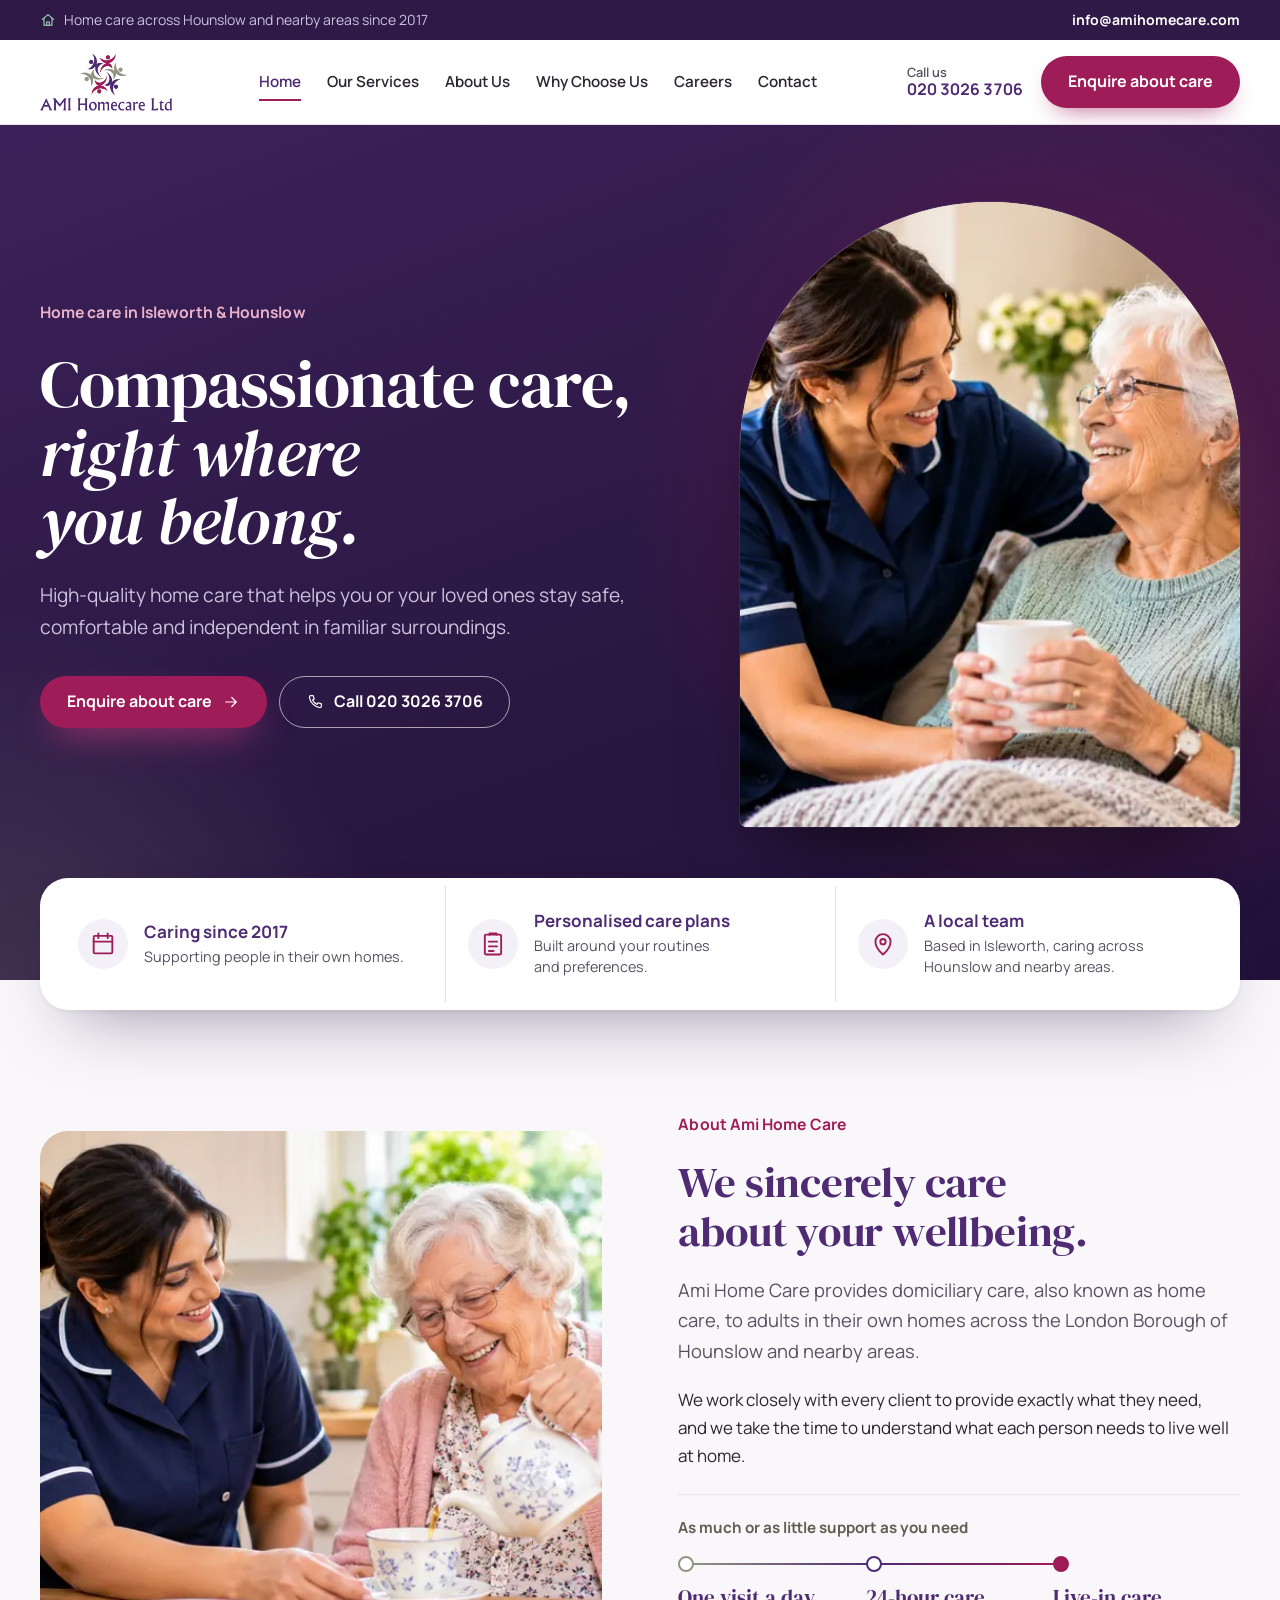
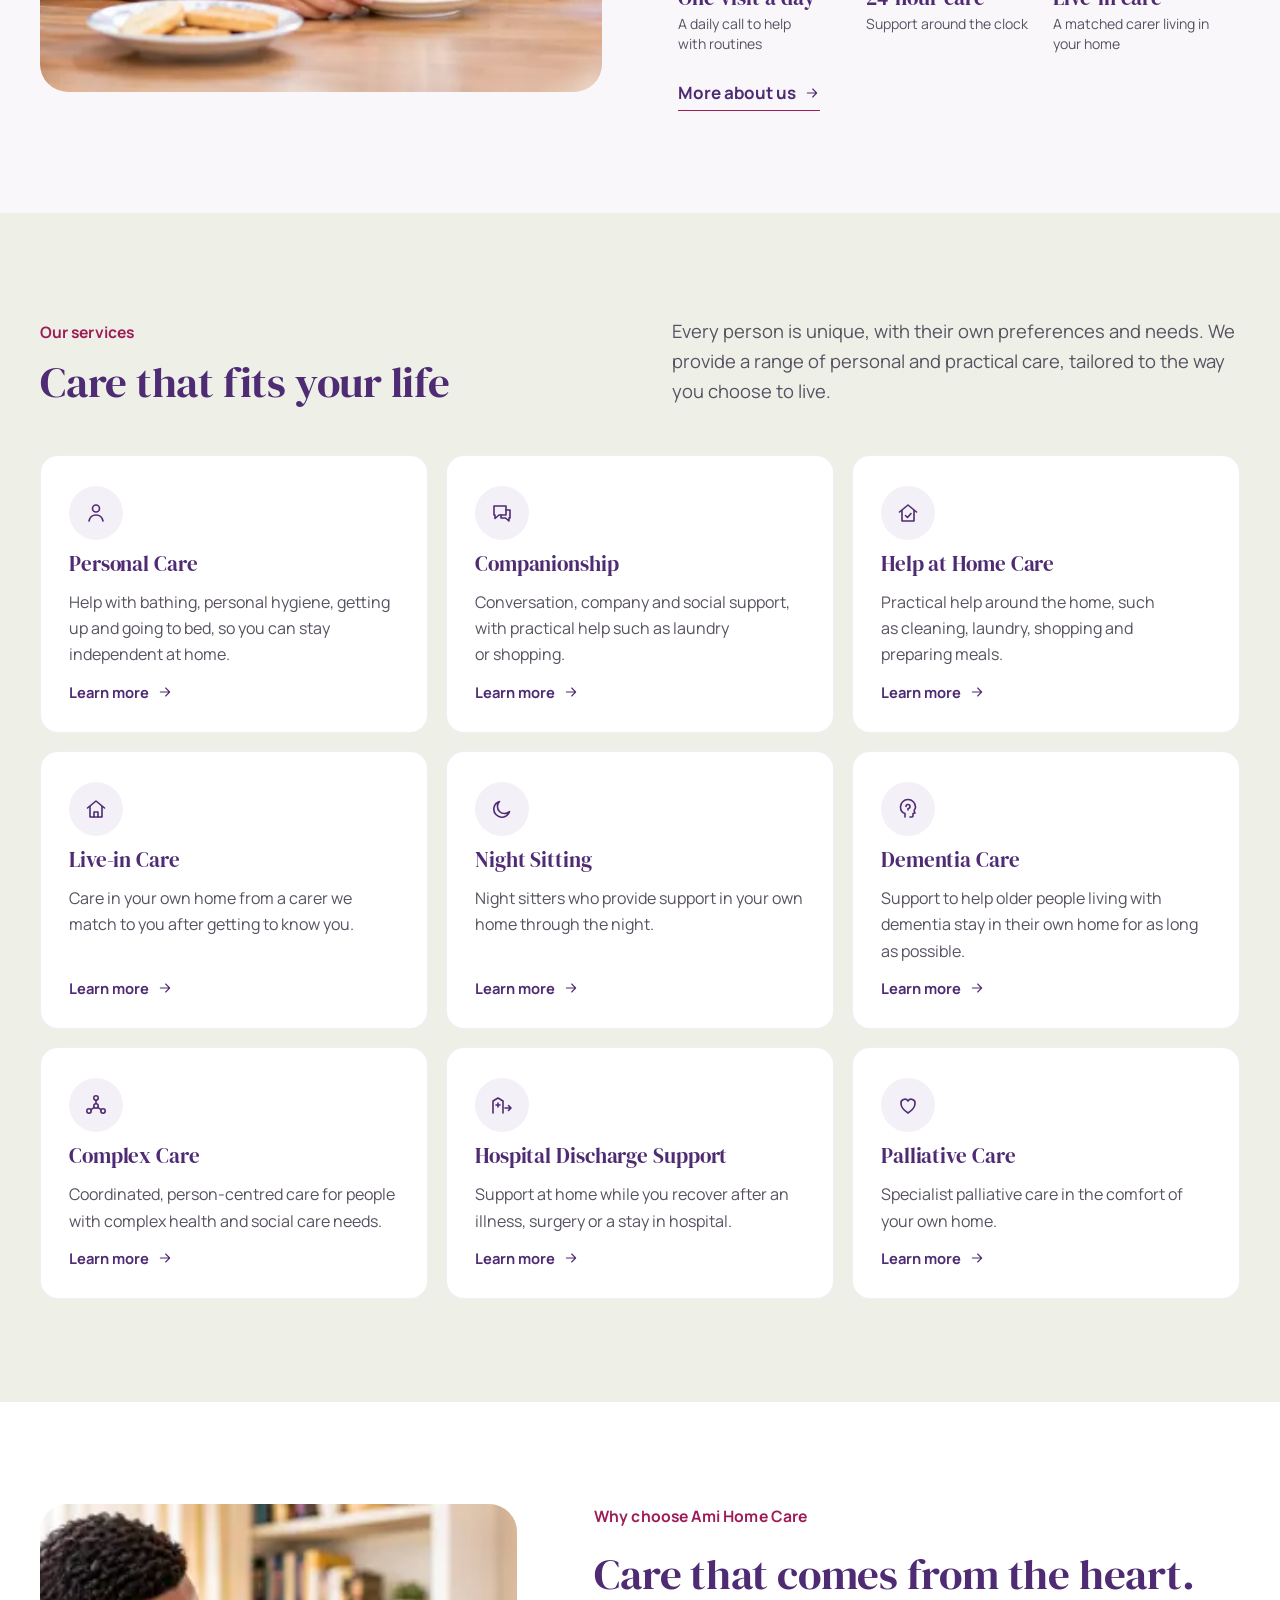
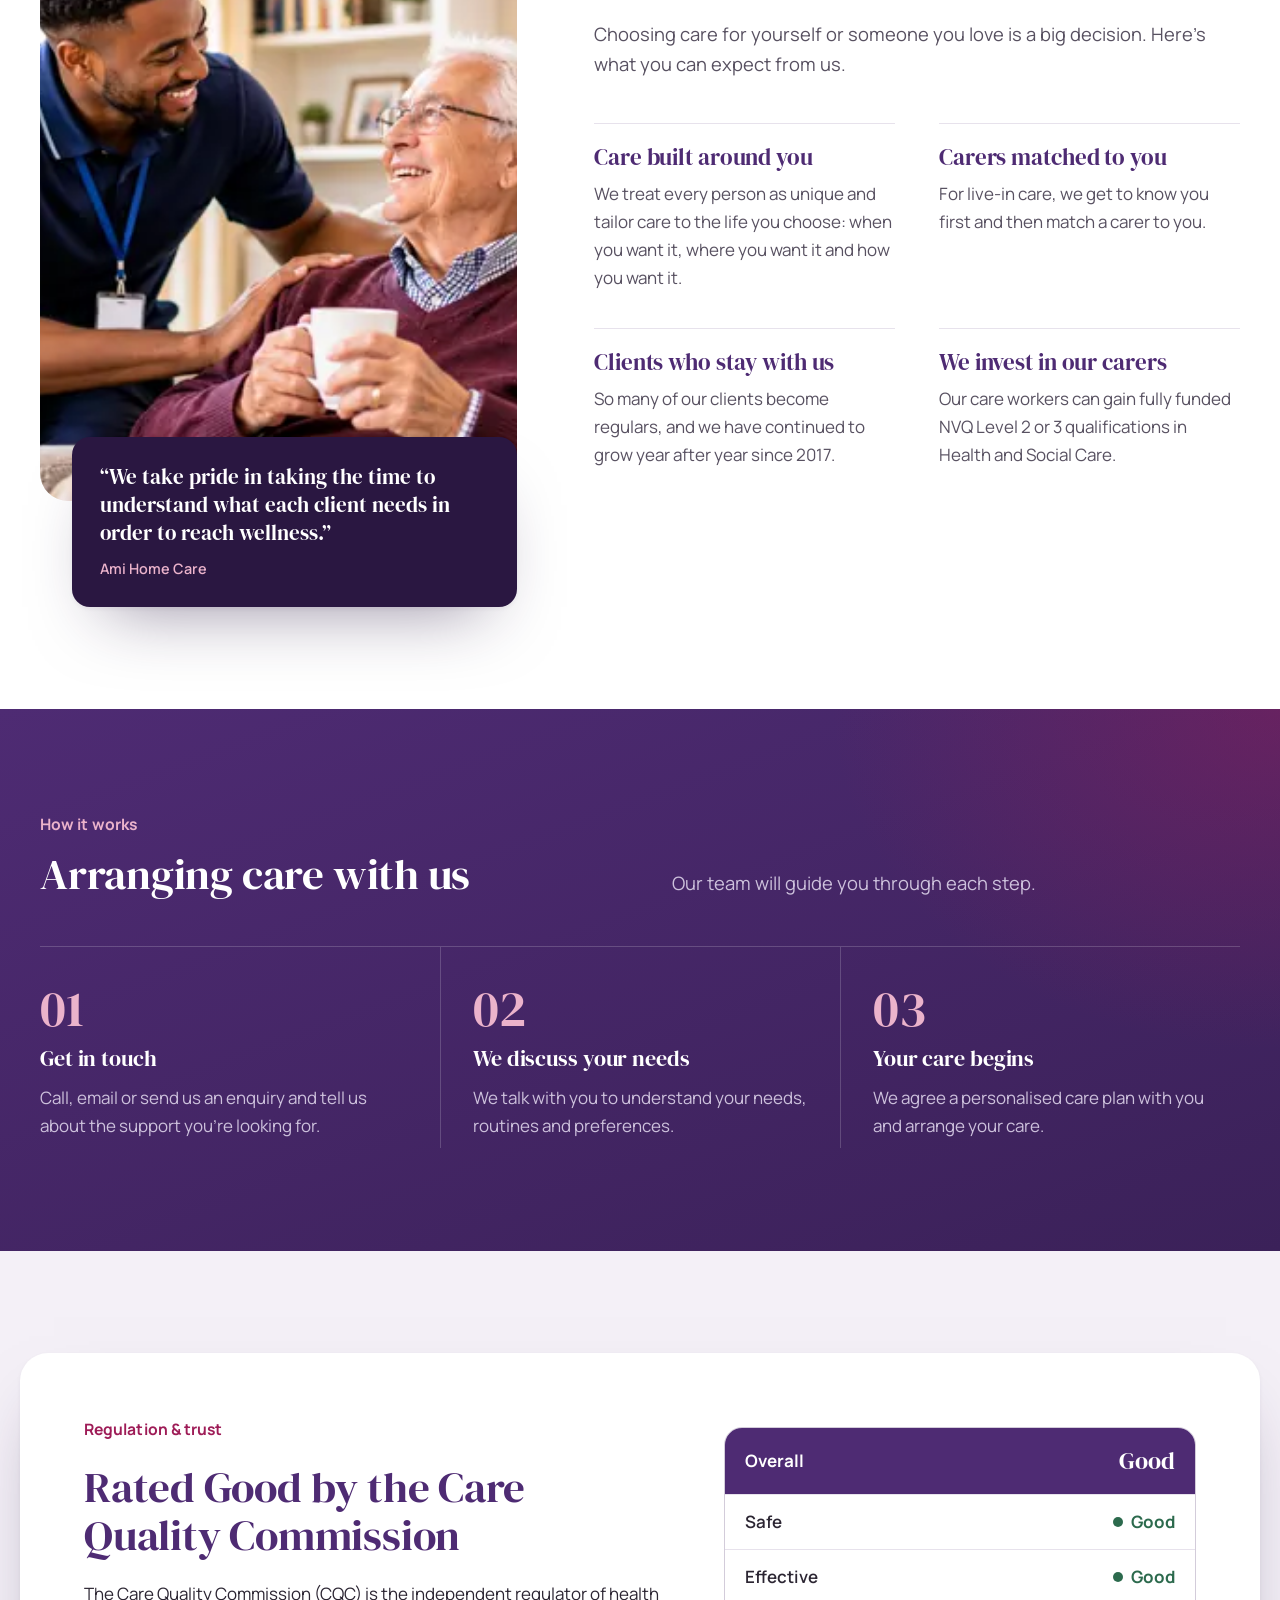
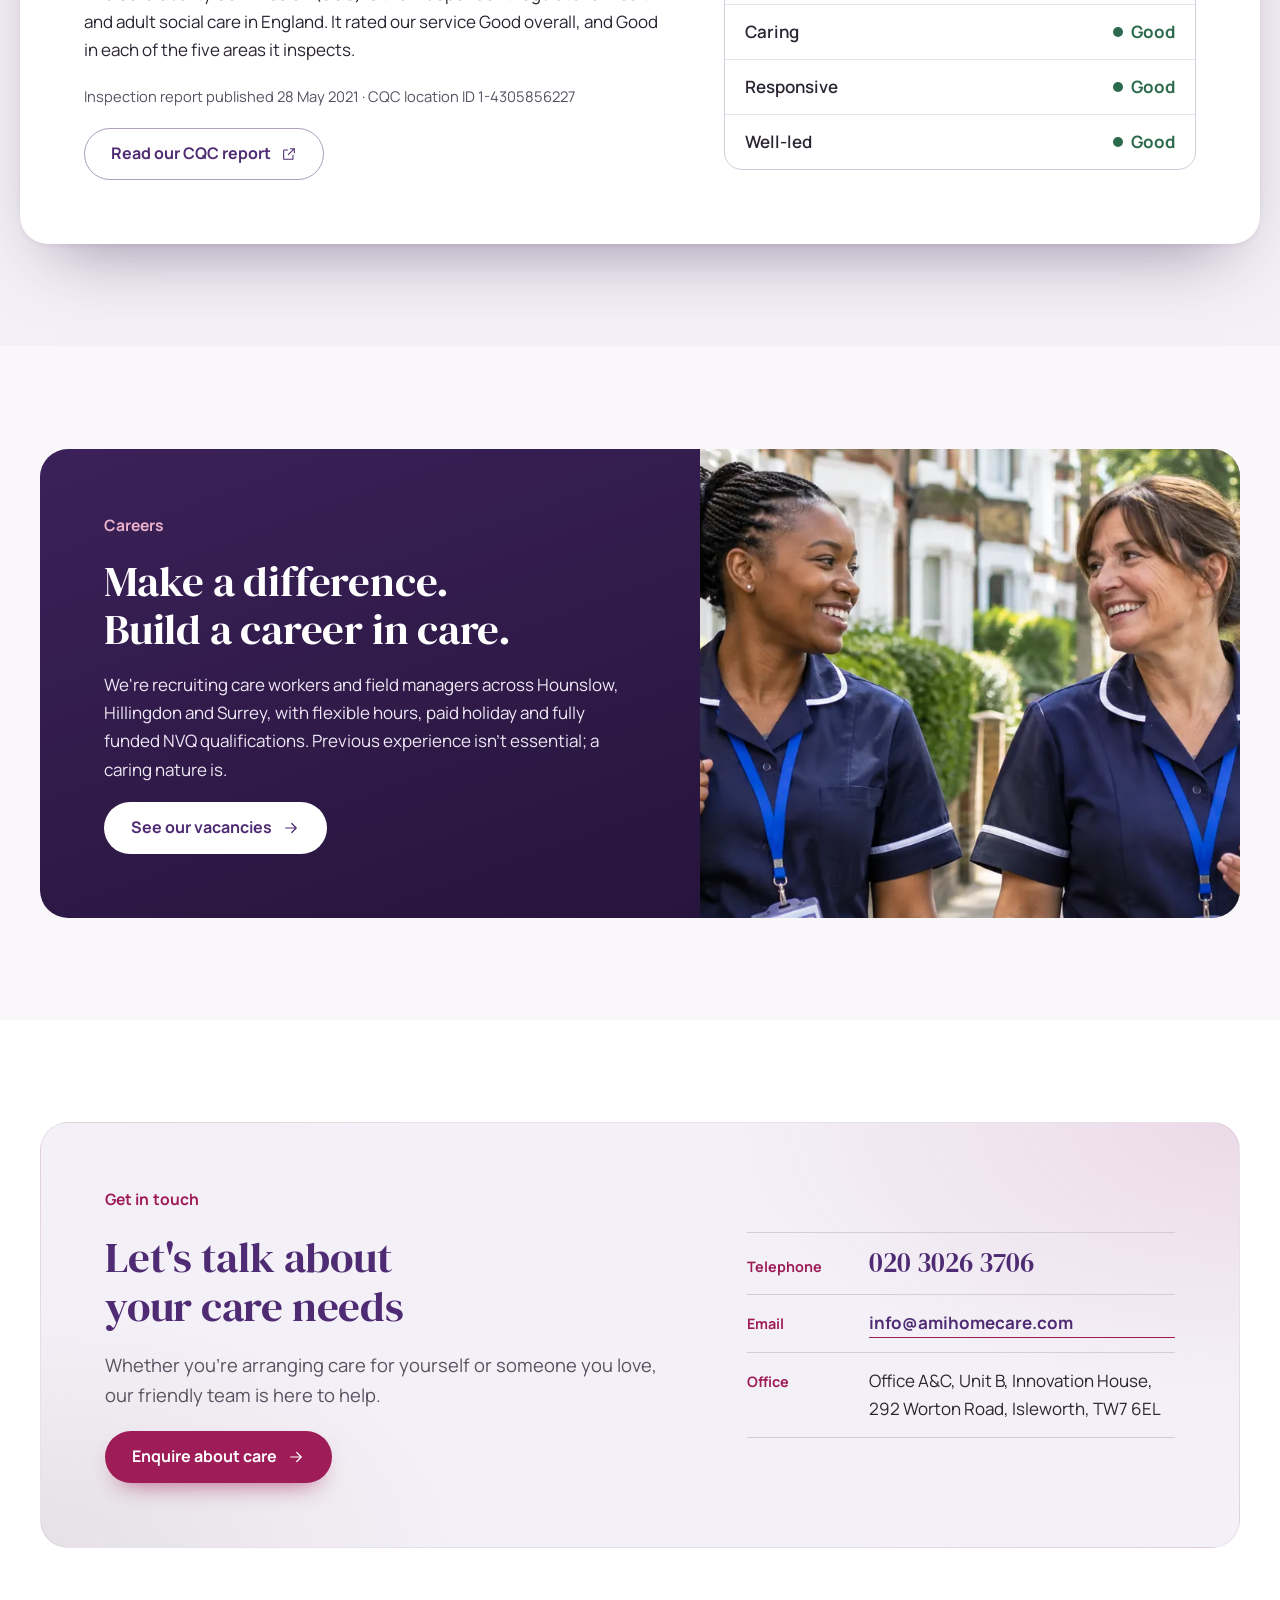
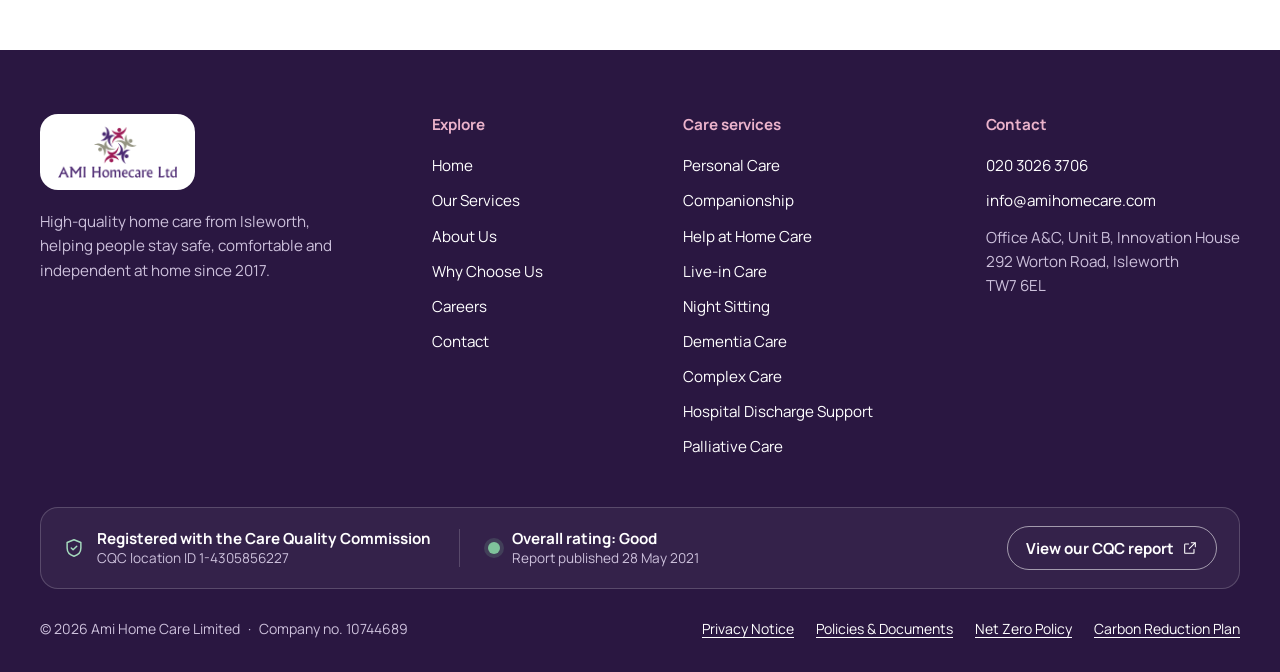
==== index.html @ 5a2caa4b "amihomecare.com website" ====
<!doctype html>
<html lang="en-GB">
<head>
<meta charset="utf-8">
<meta name="viewport" content="width=device-width, initial-scale=1, viewport-fit=cover">
<title>Home Care in Isleworth &amp; Hounslow | Ami Home Care</title>
<meta name="description" content="Ami Home Care provides personal care, companionship, live-in, dementia and specialist care at home across Hounslow and nearby areas. Rated Good by the CQC.">
<link rel="canonical" href="https://amihomecare.com/">
<meta name="theme-color" content="#4E2B73">
<meta property="og:type" content="website">
<meta property="og:site_name" content="Ami Home Care">
<meta property="og:locale" content="en_GB">
<meta property="og:title" content="Home Care in Isleworth &amp; Hounslow">
<meta property="og:description" content="Ami Home Care provides personal care, companionship, live-in, dementia and specialist care at home across Hounslow and nearby areas. Rated Good by the CQC.">
<meta property="og:url" content="https://amihomecare.com/">
<meta property="og:image" content="https://amihomecare.com/img/og-image.jpg">
<meta property="og:image:width" content="1200">
<meta property="og:image:height" content="630">
<meta property="og:image:alt" content="A carer smiling with an older woman at home, with the Ami Home Care logo">
<meta name="twitter:card" content="summary_large_image">
<link rel="icon" href="favicon.ico" sizes="48x48">
<link rel="icon" href="img/favicon-32.png" type="image/png" sizes="32x32">
<link rel="apple-touch-icon" href="apple-touch-icon.png">
<link rel="manifest" href="site.webmanifest">
<link rel="preconnect" href="https://fonts.googleapis.com">
<link rel="preconnect" href="https://fonts.gstatic.com" crossorigin>
<link rel="stylesheet" href="https://fonts.googleapis.com/css2?family=DM+Serif+Display:ital@0;1&amp;family=Manrope:wght@400..800&amp;display=swap">
<link rel="stylesheet" href="css/styles.css?v=20261119a">
<script src="js/main.js?v=20261119a" async></script>
<script type="application/ld+json">
{"@context":"https://schema.org","@type":"HomeHealthCareService","@id":"https://amihomecare.com/#organisation","name":"Ami Home Care","legalName":"Ami Home Care Limited","url":"https://amihomecare.com/","logo":"https://amihomecare.com/logo.png","image":"https://amihomecare.com/img/og-image.jpg","telephone":"+44 20 3026 3706","email":"info@amihomecare.com","foundingDate":"2017","address":{"@type":"PostalAddress","streetAddress":"Office A&C, Unit B, Innovation House, 292 Worton Road","addressLocality":"Isleworth","postalCode":"TW7 6EL","addressCountry":"GB"},"areaServed":[{"@type":"AdministrativeArea","name":"London Borough of Hounslow"},{"@type":"AdministrativeArea","name":"London Borough of Hillingdon"},{"@type":"AdministrativeArea","name":"Surrey"}],"sameAs":["https://www.cqc.org.uk/location/1-4305856227"]}
</script>
</head>
<body class="page-home">
<svg xmlns="http://www.w3.org/2000/svg" class="sprite" aria-hidden="true" focusable="false">
<symbol id="i-arrow" viewBox="0 0 24 24"><path d="M5 12h14M13 6l6 6-6 6"/></symbol>
<symbol id="i-check" viewBox="0 0 24 24"><path d="M5 12.5l4.5 4.5L19 7.5"/></symbol>
<symbol id="i-info" viewBox="0 0 24 24"><circle cx="12" cy="12" r="9"/><path d="M12 11v5M12 8h.01"/></symbol>
<symbol id="i-alert" viewBox="0 0 24 24"><path d="M12 4 2.8 19.5h18.4zM12 10v4M12 17h.01"/></symbol>
<symbol id="i-phone" viewBox="0 0 24 24"><path d="M6.5 3.5h3l1.5 4.5-2.2 1.4a11.5 11.5 0 0 0 5.8 5.8l1.4-2.2 4.5 1.5v3a2 2 0 0 1-2 2A16.5 16.5 0 0 1 4.5 5.5a2 2 0 0 1 2-2z"/></symbol>
<symbol id="i-mail" viewBox="0 0 24 24"><rect x="3" y="5" width="18" height="14" rx="1.5"/><path d="M3.5 6.5 12 13l8.5-6.5"/></symbol>
<symbol id="i-pin" viewBox="0 0 24 24"><path d="M12 21s-6.5-5.8-6.5-11a6.5 6.5 0 0 1 13 0c0 5.2-6.5 11-6.5 11z"/><circle cx="12" cy="10" r="2.3"/></symbol>
<symbol id="i-external" viewBox="0 0 24 24"><path d="M14 4h6v6M20 4l-9 9M18 14v5a1 1 0 0 1-1 1H5a1 1 0 0 1-1-1V7a1 1 0 0 1 1-1h5"/></symbol>
<symbol id="i-copy" viewBox="0 0 24 24"><rect x="8" y="8" width="12" height="12" rx="1.5"/><path d="M16 8V5a1 1 0 0 0-1-1H5a1 1 0 0 0-1 1v10a1 1 0 0 0 1 1h3"/></symbol>
<symbol id="i-eye" viewBox="0 0 24 24"><path d="M2.5 12S6 5.5 12 5.5 21.5 12 21.5 12 18 18.5 12 18.5 2.5 12 2.5 12z"/><circle cx="12" cy="12" r="3"/></symbol>
<symbol id="i-person" viewBox="0 0 24 24"><circle cx="12" cy="7.5" r="3.5"/><path d="M5 20c.8-3.8 3.6-6 7-6s6.2 2.2 7 6"/></symbol>
<symbol id="i-chat" viewBox="0 0 24 24"><path d="M4 5h12v9H9l-4 3.5V14H4z"/><path d="M16 9h4v8h-1v3l-3.5-3H11v-3"/></symbol>
<symbol id="i-home" viewBox="0 0 24 24"><path d="M3.5 11 12 4l8.5 7"/><path d="M6 9.5V20h12V9.5"/><path d="M10 20v-5h4v5"/></symbol>
<symbol id="i-moon" viewBox="0 0 24 24"><path d="M19.5 14.5A8 8 0 1 1 9.5 4.5a6.5 6.5 0 0 0 10 10z"/></symbol>
<symbol id="i-heart" viewBox="0 0 24 24"><path d="M12 20s-7-4.3-7-9.5A3.8 3.8 0 0 1 12 8a3.8 3.8 0 0 1 7 2.5C19 15.7 12 20 12 20z"/></symbol>
<symbol id="i-mind" viewBox="0 0 24 24"><path d="M9 20v-3.5C6.2 15.6 4.5 13 4.5 10a7.5 7.5 0 0 1 15 0c0 1.5-.5 2.6-1.5 3.5l1 2.5-2 .5V19a1 1 0 0 1-1 1h-2"/><path d="M10 9.5a2 2 0 1 1 2 2v1.5"/></symbol>
<symbol id="i-nodes" viewBox="0 0 24 24"><circle cx="12" cy="5" r="2.2"/><circle cx="5" cy="18" r="2.2"/><circle cx="19" cy="18" r="2.2"/><circle cx="12" cy="13" r="2.2"/><path d="M12 7.2v3.6M10.3 14.4l-3.6 2.4M13.7 14.4l3.6 2.4"/></symbol>
<symbol id="i-discharge" viewBox="0 0 24 24"><path d="M3 20V8l5-3 5 3v12"/><path d="M8 10v4M6 12h4"/><path d="M15 15h6M18.5 12.5 21 15l-2.5 2.5"/></symbol>
<symbol id="i-helphome" viewBox="0 0 24 24"><path d="M3.5 11 12 4l8.5 7"/><path d="M6 9.5V20h12V9.5"/><path d="M9.5 14.5l2 2 3.5-4"/></symbol>
<symbol id="i-shield" viewBox="0 0 24 24"><path d="M12 3l7.5 3v6c0 4.6-3.2 7.7-7.5 9-4.3-1.3-7.5-4.4-7.5-9V6z"/><path d="M9 12l2 2 4-4"/></symbol>
<symbol id="i-plan" viewBox="0 0 24 24"><rect x="5" y="4" width="14" height="17" rx="1"/><path d="M9 4V3h6v1M8.5 10h7M8.5 14h7M8.5 18h4"/></symbol>
<symbol id="i-cal" viewBox="0 0 24 24"><rect x="4" y="5" width="16" height="15" rx="1"/><path d="M4 10h16M8 3v4M16 3v4"/></symbol>
<symbol id="i-doc" viewBox="0 0 24 24"><path d="M6 3h8l4 4v14H6z"/><path d="M14 3v4h4M9 12h6M9 16h6"/></symbol>
</svg>
<a class="skip-link" href="#main">Skip to main content</a>
<div class="topbar on-dark">
  <div class="wrap topbar__inner">
    <p class="topbar__note"><svg class="icon" width="16" height="16" aria-hidden="true" focusable="false"><use href="#i-home"></use></svg>Home care across Hounslow and nearby areas since 2017</p>
    <p class="topbar__contact"><span class="visually-hidden">Contact us: </span><a class="topbar__tel" href="tel:+442030263706">020 3026 3706</a><span class="topbar__sep" aria-hidden="true"> · </span><a href="mailto:info@amihomecare.com">info@amihomecare.com</a></p>
  </div>
</div>
<header class="site-header" id="site-header">
  <div class="wrap nav">
    <a class="logo" href="index.html"><img src="img/logo-trimmed.png" alt="Ami Home Care home page" width="500" height="219"></a>
    <nav class="menu-nav" aria-label="Main">
      <ul class="menu">
        <li><a href="index.html" aria-current="page">Home</a></li>
        <li><a href="services.html">Our Services</a></li>
        <li><a href="about.html">About Us</a></li>
        <li><a href="index.html#why">Why Choose Us</a></li>
        <li><a href="careers.html">Careers</a></li>
        <li><a href="contact.html">Contact</a></li>
      </ul>
    </nav>
    <div class="nav__actions">
      <a class="nav-call" href="tel:+442030263706"><small>Call us</small><b>020 3026 3706</b></a>
      <a class="btn btn--primary nav__cta" href="contact.html">Enquire about care</a>
      <button class="menu-toggle" id="menu-toggle" type="button" aria-expanded="false" aria-controls="drawer" aria-label="Open menu"><span class="menu-toggle__bars" aria-hidden="true"></span></button>
    </div>
  </div>
  <nav class="drawer" id="drawer" aria-label="Main (mobile)">
    <div class="wrap">
      <ul class="drawer__list">
        <li><a class="drawer__link" href="index.html" aria-current="page">Home</a></li>
        <li><a class="drawer__link" href="services.html">Our Services</a></li>
        <li><a class="drawer__link" href="about.html">About Us</a></li>
        <li><a class="drawer__link" href="index.html#why">Why Choose Us</a></li>
        <li><a class="drawer__link" href="careers.html">Careers</a></li>
        <li><a class="drawer__link" href="contact.html">Contact</a></li>
        <li><a class="drawer__link" href="policies.html">Policies &amp; Documents</a></li>
      </ul>
      <div class="drawer__cta">
        <a class="btn btn--primary" href="contact.html">Enquire about care</a>
        <a class="btn btn--secondary" href="tel:+442030263706"><svg class="icon" width="18" height="18" aria-hidden="true" focusable="false"><use href="#i-phone"></use></svg> Call 020 3026 3706</a>
      </div>
    </div>
  </nav>
</header>
<main id="main" tabindex="-1">
<section class="hero on-dark" aria-labelledby="hero-title">
  <div class="wrap hero__grid">
    <div class="hero__text">
      <p class="eyebrow anim">Home care in Isleworth &amp; Hounslow</p>
      <h1 id="hero-title" class="anim">Compassionate care, <span class="accent">right where you belong.</span></h1>
      <p class="lead anim">High-quality home care that helps you or your loved ones stay safe, comfortable and independent in familiar surroundings.</p>
      <div class="btn-row anim">
        <a class="btn btn--primary" href="contact.html">Enquire about care <svg class="icon" width="18" height="18" aria-hidden="true" focusable="false"><use href="#i-arrow"></use></svg></a>
        <a class="btn btn--outline-light" href="tel:+442030263706"><svg class="icon" width="18" height="18" aria-hidden="true" focusable="false"><use href="#i-phone"></use></svg> Call 020 3026 3706</a>
      </div>
    </div>
    <div class="hero__media">
      <figure class="media ratio-4x5"><img src="img/hero-800.webp" srcset="img/hero-480.webp 480w, img/hero-800.webp 800w, img/hero-1200.webp 1200w, img/hero-1536.webp 1536w" sizes="(min-width: 1240px) 540px, (min-width: 861px) 44vw, calc(100vw - 56px)" width="1536" height="1024" alt="A carer in a navy uniform sharing a warm moment with a smiling older woman on her sofa at home" fetchpriority="high" decoding="async" style="object-position:57% 40%"></figure>
    </div>
  </div>
</section>

<section class="trust" aria-label="Ami Home Care at a glance">
  <div class="wrap">
    <ul class="trust__list">
      <li><svg class="icon" width="28" height="28" aria-hidden="true" focusable="false"><use href="#i-cal"></use></svg><p><strong>Caring since 2017</strong><span>Supporting people in their own homes.</span></p></li>
      <li><svg class="icon" width="28" height="28" aria-hidden="true" focusable="false"><use href="#i-plan"></use></svg><p><strong>Personalised care plans</strong><span>Built around your routines and preferences.</span></p></li>
      <li><svg class="icon" width="28" height="28" aria-hidden="true" focusable="false"><use href="#i-pin"></use></svg><p><strong>A local team</strong><span>Based in Isleworth, caring across Hounslow and nearby areas.</span></p></li>
    </ul>
  </div>
</section>

<section class="section" aria-labelledby="intro-title">
  <div class="wrap split">
    <figure class="media ratio-1x1"><img src="img/tea-kitchen-800.webp" srcset="img/tea-kitchen-480.webp 480w, img/tea-kitchen-800.webp 800w, img/tea-kitchen-1200.webp 1200w, img/tea-kitchen-1536.webp 1536w" sizes="(min-width: 1240px) 556px, (min-width: 861px) 45vw, calc(100vw - 40px)" width="1536" height="1024" alt="A carer and an older woman laughing together as she pours tea at her kitchen table" loading="lazy" decoding="async" style="object-position:55% 50%"></figure>
    <div class="stack reveal">
      <p class="eyebrow">About Ami Home Care</p>
      <h2 id="intro-title">We sincerely care about your wellbeing.</h2>
      <p class="lead">Ami Home Care provides domiciliary care, also known as home care, to adults in their own homes across the London Borough of Hounslow and nearby areas.</p>
      <p>We work closely with every client to provide exactly what they need, and we take the time to understand what each person needs to live well at home.</p>
      <div class="scale">
        <p class="scale__label" id="scale-label">As much or as little support as you need</p>
        <ol aria-labelledby="scale-label">
          <li><strong>One visit a day</strong><span>A daily call to help with routines</span></li>
          <li><strong>24-hour care</strong><span>Support around the clock</span></li>
          <li><strong>Live-in care</strong><span>A matched carer living in your home</span></li>
        </ol>
      </div>
      <p><a class="text-link" href="about.html">More about us <svg class="icon" width="16" height="16" aria-hidden="true" focusable="false"><use href="#i-arrow"></use></svg></a></p>
    </div>
  </div>
</section>

<section class="section bg-sage" aria-labelledby="services-title">
  <div class="wrap">
    <div class="section-head reveal">
      <div class="stack stack--sm"><p class="eyebrow">Our services</p><h2 id="services-title">Care that fits your life</h2></div>
      <p class="lead">Every person is unique, with their own preferences and needs. We provide a range of personal and practical care, tailored to the way you choose to live.</p>
    </div>
    <ul class="cards">
      <li class="card"><span class="card__icon"><svg class="icon" width="24" height="24" aria-hidden="true" focusable="false"><use href="#i-person"></use></svg></span><h3><a class="card__link" href="services.html#personal-care">Personal Care</a></h3><p>Help with bathing, personal hygiene, getting up and going to bed, so you can stay independent at home.</p><span class="card__more" aria-hidden="true">Learn more <svg class="icon" width="16" height="16" aria-hidden="true" focusable="false"><use href="#i-arrow"></use></svg></span></li>
      <li class="card"><span class="card__icon"><svg class="icon" width="24" height="24" aria-hidden="true" focusable="false"><use href="#i-chat"></use></svg></span><h3><a class="card__link" href="services.html#companionship">Companionship</a></h3><p>Conversation, company and social support, with practical help such as laundry or shopping.</p><span class="card__more" aria-hidden="true">Learn more <svg class="icon" width="16" height="16" aria-hidden="true" focusable="false"><use href="#i-arrow"></use></svg></span></li>
      <li class="card"><span class="card__icon"><svg class="icon" width="24" height="24" aria-hidden="true" focusable="false"><use href="#i-helphome"></use></svg></span><h3><a class="card__link" href="services.html#help-at-home">Help at Home Care</a></h3><p>Practical help around the home, such as cleaning, laundry, shopping and preparing meals.</p><span class="card__more" aria-hidden="true">Learn more <svg class="icon" width="16" height="16" aria-hidden="true" focusable="false"><use href="#i-arrow"></use></svg></span></li>
      <li class="card"><span class="card__icon"><svg class="icon" width="24" height="24" aria-hidden="true" focusable="false"><use href="#i-home"></use></svg></span><h3><a class="card__link" href="services.html#live-in-care">Live-in Care</a></h3><p>Care in your own home from a carer we match to you after getting to know you.</p><span class="card__more" aria-hidden="true">Learn more <svg class="icon" width="16" height="16" aria-hidden="true" focusable="false"><use href="#i-arrow"></use></svg></span></li>
      <li class="card"><span class="card__icon"><svg class="icon" width="24" height="24" aria-hidden="true" focusable="false"><use href="#i-moon"></use></svg></span><h3><a class="card__link" href="services.html#night-sitting">Night Sitting</a></h3><p>Night sitters who provide support in your own home through the night.</p><span class="card__more" aria-hidden="true">Learn more <svg class="icon" width="16" height="16" aria-hidden="true" focusable="false"><use href="#i-arrow"></use></svg></span></li>
      <li class="card"><span class="card__icon"><svg class="icon" width="24" height="24" aria-hidden="true" focusable="false"><use href="#i-mind"></use></svg></span><h3><a class="card__link" href="services.html#dementia-care">Dementia Care</a></h3><p>Support to help older people living with dementia stay in their own home for as long as possible.</p><span class="card__more" aria-hidden="true">Learn more <svg class="icon" width="16" height="16" aria-hidden="true" focusable="false"><use href="#i-arrow"></use></svg></span></li>
      <li class="card"><span class="card__icon"><svg class="icon" width="24" height="24" aria-hidden="true" focusable="false"><use href="#i-nodes"></use></svg></span><h3><a class="card__link" href="services.html#complex-care">Complex Care</a></h3><p>Coordinated, person-centred care for people with complex health and social care needs.</p><span class="card__more" aria-hidden="true">Learn more <svg class="icon" width="16" height="16" aria-hidden="true" focusable="false"><use href="#i-arrow"></use></svg></span></li>
      <li class="card"><span class="card__icon"><svg class="icon" width="24" height="24" aria-hidden="true" focusable="false"><use href="#i-discharge"></use></svg></span><h3><a class="card__link" href="services.html#hospital-discharge">Hospital Discharge Support</a></h3><p>Support at home while you recover after an illness, surgery or a stay in hospital.</p><span class="card__more" aria-hidden="true">Learn more <svg class="icon" width="16" height="16" aria-hidden="true" focusable="false"><use href="#i-arrow"></use></svg></span></li>
      <li class="card"><span class="card__icon"><svg class="icon" width="24" height="24" aria-hidden="true" focusable="false"><use href="#i-heart"></use></svg></span><h3><a class="card__link" href="services.html#palliative-care">Palliative Care</a></h3><p>Specialist palliative care in the comfort of your own home.</p><span class="card__more" aria-hidden="true">Learn more <svg class="icon" width="16" height="16" aria-hidden="true" focusable="false"><use href="#i-arrow"></use></svg></span></li>
    </ul>
  </div>
</section>

<section class="section bg-white" id="why" aria-labelledby="why-title">
  <div class="wrap why">
    <div class="why__media">
      <figure class="media ratio-4x5"><img src="img/companionship-800.webp" srcset="img/companionship-480.webp 480w, img/companionship-800.webp 800w, img/companionship-1200.webp 1200w, img/companionship-1536.webp 1536w" sizes="(min-width: 1240px) 470px, (min-width: 901px) 38vw, calc(100vw - 40px)" width="1536" height="1024" alt="A smiling carer resting a hand on an older man&#x27;s shoulder as he enjoys a cup of tea in his armchair" loading="lazy" decoding="async" style="object-position:62% 35%"></figure>
      <figure class="quote">
        <blockquote><p>“We take pride in taking the time to understand what each client needs in order to reach wellness.”</p></blockquote>
        <figcaption>Ami Home Care</figcaption>
      </figure>
    </div>
    <div>
      <div class="stack reveal">
        <p class="eyebrow">Why choose Ami Home Care</p>
        <h2 id="why-title">Care that comes from the heart.</h2>
        <p class="lead">Choosing care for yourself or someone you love is a big decision. Here's what you can expect from us.</p>
      </div>
      <ul class="benefits">
        <li class="reveal"><h3>Care built around you</h3><p>We treat every person as unique and tailor care to the life you choose: when you want it, where you want it and how you want it.</p></li>
        <li class="reveal"><h3>Carers matched to you</h3><p>For live-in care, we get to know you first and then match a carer to you.</p></li>
        <li class="reveal"><h3>Clients who stay with us</h3><p>So many of our clients become regulars, and we have continued to grow year after year since 2017.</p></li>
        <li class="reveal"><h3>We invest in our carers</h3><p>Our care workers can gain fully funded NVQ Level 2 or 3 qualifications in Health and Social Care.</p></li>
      </ul>
    </div>
  </div>
</section>

<section class="section band-plum on-dark" aria-labelledby="steps-title">
  <div class="wrap">
    <div class="section-head reveal">
      <div class="stack stack--sm"><p class="eyebrow">How it works</p><h2 id="steps-title">Arranging care with us</h2></div>
      <p class="lead">Our team will guide you through each step.</p>
    </div>
    <ol class="steps">
      <li><span class="steps__n" aria-hidden="true">01</span><h3>Get in touch</h3><p>Call, email or send us an enquiry and tell us about the support you're looking for.</p></li>
      <li><span class="steps__n" aria-hidden="true">02</span><h3>We discuss your needs</h3><p>We talk with you to understand your needs, routines and preferences.</p></li>
      <li><span class="steps__n" aria-hidden="true">03</span><h3>Your care begins</h3><p>We agree a personalised care plan with you and arrange your care.</p></li>
    </ol>
  </div>
</section>

<section class="section bg-mist" aria-labelledby="cqc-title">
  <div class="wrap cqc">
    <div class="stack">
      <p class="eyebrow">Regulation &amp; trust</p>
      <h2 id="cqc-title">Rated Good by the Care Quality Commission</h2>
      <p>The Care Quality Commission (CQC) is the independent regulator of health and adult social care in England. It rated our service Good overall, and Good in each of the five areas it inspects.</p>
      <p class="cqc__meta">Inspection report published 28 May 2021 · CQC location ID 1-4305856227</p>
      <div class="btn-row"><a class="btn btn--secondary" href="https://www.cqc.org.uk/location/1-4305856227" target="_blank" rel="noopener">Read our CQC report <svg class="icon" width="16" height="16" aria-hidden="true" focusable="false"><use href="#i-external"></use></svg><span class="visually-hidden"> (opens in a new tab)</span></a></div>
    </div>
    <dl class="ratings" aria-label="CQC ratings, report published 28 May 2021">
        <div class="ratings__overall"><dt>Overall</dt><dd>Good</dd></div>
        <div><dt>Safe</dt><dd><span class="ratings__dot" aria-hidden="true"></span>Good</dd></div>
        <div><dt>Effective</dt><dd><span class="ratings__dot" aria-hidden="true"></span>Good</dd></div>
        <div><dt>Caring</dt><dd><span class="ratings__dot" aria-hidden="true"></span>Good</dd></div>
        <div><dt>Responsive</dt><dd><span class="ratings__dot" aria-hidden="true"></span>Good</dd></div>
        <div><dt>Well-led</dt><dd><span class="ratings__dot" aria-hidden="true"></span>Good</dd></div>
      </dl>
  </div>
</section>

<section class="section" aria-labelledby="careers-title">
  <div class="wrap">
    <div class="feature reveal">
      <div class="feature__text">
        <p class="eyebrow">Careers</p>
        <h2 id="careers-title">Make a difference. Build a career in care.</h2>
        <p>We're recruiting care workers and field managers across Hounslow, Hillingdon and Surrey, with flexible hours, paid holiday and fully funded NVQ qualifications. Previous experience isn't essential; a caring nature is.</p>
        <a class="btn btn--light" href="careers.html">See our vacancies <svg class="icon" width="18" height="18" aria-hidden="true" focusable="false"><use href="#i-arrow"></use></svg></a>
      </div>
      <figure class="media"><img src="img/careers-street-800.webp" srcset="img/careers-street-800.webp 800w, img/careers-street-1200.webp 1200w, img/careers-street-1600.webp 1600w, img/careers-street-2033.webp 2033w" sizes="(min-width: 1001px) 1300px, (min-width: 561px) calc((100vw - 40px) * 1.1), calc((100vw - 40px) * 1.75)" width="2033" height="774" alt="Two smiling care workers in navy uniforms chatting as they walk along a tree-lined London street" loading="lazy" decoding="async" style="object-position:62% 50%"></figure>
    </div>
  </div>
</section>

<section class="section cta-band" aria-labelledby="cta-title-home">
  <div class="wrap">
  <div class="cta-band__inner">
    <div class="stack">
      <p class="eyebrow">Get in touch</p>
      <h2 id="cta-title-home">Let's talk about your care needs</h2>
      <p class="lead">Whether you're arranging care for yourself or someone you love, our friendly team is here to help.</p>
      <div class="btn-row"><a class="btn btn--primary" href="contact.html">Enquire about care <svg class="icon" width="18" height="18" aria-hidden="true" focusable="false"><use href="#i-arrow"></use></svg></a></div>
    </div>
    <ul class="contact-list">
      <li><span class="contact-list__label">Telephone</span><a class="contact-list__big" href="tel:+442030263706">020 3026 3706</a></li>
      <li><span class="contact-list__label">Email</span><a href="mailto:info@amihomecare.com">info@amihomecare.com</a></li>
      <li><span class="contact-list__label">Office</span><span>Office A&amp;C, Unit B, Innovation House, 292 Worton Road, Isleworth, TW7 6EL</span></li>
    </ul>
  </div>
  </div>
</section>
</main>
<nav class="callbar" aria-label="Quick contact">
  <a class="btn btn--secondary" href="tel:+442030263706"><svg class="icon" width="18" height="18" aria-hidden="true" focusable="false"><use href="#i-phone"></use></svg> Call us</a>
  <a class="btn btn--primary" href="contact.html">Enquire</a>
</nav>
<div class="cookie" id="cookie" role="region" aria-label="Cookie preferences" hidden>
  <div class="cookie__inner">
    <p><strong>We value your privacy.</strong> We'd like to use analytics cookies to understand how visitors use this website so we can improve it. They are only set if you accept. Read our <a href="privacy.html#website">Privacy Notice</a>.</p>
    <div class="cookie__actions">
      <button type="button" class="btn btn--secondary" data-consent="rejected">Reject analytics</button>
      <button type="button" class="btn btn--plum" data-consent="accepted">Accept analytics</button>
    </div>
  </div>
</div>
<footer class="site-footer on-dark">
  <div class="wrap footer__grid">
    <div class="footer__brand">
      <a class="footer__logo" href="index.html"><img src="img/logo-trimmed.png" alt="Ami Home Care home page" width="500" height="219" loading="lazy"></a>
      <p>High-quality home care from Isleworth, helping people stay safe, comfortable and independent at home since 2017.</p>
    </div>
    <nav aria-labelledby="footer-explore">
      <h2 class="footer__head" id="footer-explore">Explore</h2>
      <ul class="footer__list">
          <li><a href="index.html">Home</a></li>
          <li><a href="services.html">Our Services</a></li>
          <li><a href="about.html">About Us</a></li>
          <li><a href="index.html#why">Why Choose Us</a></li>
          <li><a href="careers.html">Careers</a></li>
          <li><a href="contact.html">Contact</a></li>
      </ul>
    </nav>
    <nav aria-labelledby="footer-services">
      <h2 class="footer__head" id="footer-services">Care services</h2>
      <ul class="footer__list">
          <li><a href="services.html#personal-care">Personal Care</a></li>
          <li><a href="services.html#companionship">Companionship</a></li>
          <li><a href="services.html#help-at-home">Help at Home Care</a></li>
          <li><a href="services.html#live-in-care">Live-in Care</a></li>
          <li><a href="services.html#night-sitting">Night Sitting</a></li>
          <li><a href="services.html#dementia-care">Dementia Care</a></li>
          <li><a href="services.html#complex-care">Complex Care</a></li>
          <li><a href="services.html#hospital-discharge">Hospital Discharge Support</a></li>
          <li><a href="services.html#palliative-care">Palliative Care</a></li>
      </ul>
    </nav>
    <div>
      <h2 class="footer__head">Contact</h2>
      <ul class="footer__list">
        <li><a href="tel:+442030263706">020 3026 3706</a></li>
        <li><a href="mailto:info@amihomecare.com">info@amihomecare.com</a></li>
        <li class="footer__address">Office A&amp;C, Unit B, Innovation House<br>292 Worton Road, Isleworth<br>TW7 6EL</li>
      </ul>
    </div>
  </div>
  <div class="wrap">
    <div class="footer__trust" role="group" aria-label="Care Quality Commission rating">
      <p class="footer__trust-item"><svg class="icon" width="22" height="22" aria-hidden="true" focusable="false"><use href="#i-shield"></use></svg><span><strong>Registered with the Care Quality Commission</strong><span class="footer__trust-sub">CQC location ID 1-4305856227</span></span></p>
      <p class="footer__trust-item footer__trust-rating"><span class="footer__dot" aria-hidden="true"></span><span><strong>Overall rating: Good</strong><span class="footer__trust-sub">Report published 28 May 2021</span></span></p>
      <a class="footer__trust-link" href="https://www.cqc.org.uk/location/1-4305856227" target="_blank" rel="noopener">View our CQC report <svg class="icon" width="16" height="16" aria-hidden="true" focusable="false"><use href="#i-external"></use></svg><span class="visually-hidden"> (opens in a new tab)</span></a>
    </div>
  </div>
  <div class="wrap footer__base">
    <p class="footer__legal">&copy; <span class="js-year">2026</span> Ami Home Care Limited<span class="footer__sep" aria-hidden="true">·</span>Company no. 10744689</p>
    <ul class="footer__links">
      <li><a href="privacy.html">Privacy Notice</a></li>
      <li><a href="policies.html">Policies &amp; Documents</a></li>
      <li><a href="policies.html#net-zero">Net Zero Policy</a></li>
      <li><a href="policies.html#carbon-reduction">Carbon Reduction Plan</a></li>
      <li class="js-cookie-settings" hidden><button type="button" class="linklike" data-cookie-settings>Cookie settings</button></li>
    </ul>
  </div>
</footer>
</body>
</html>
---- css/styles.css ----
/* =====================================================================
   Ami Home Care — stylesheet
   Brand colours are taken from the official logo:
     purple #4E2B73, berry #9E1C57, sage #949482.
   Visual idea: a deep plum "evening at home" field, and the arch of a
   London terraced doorway as the one recurring shape (hero photo frame,
   inner page headers, section labels).
   Contents: 1 tokens · 2 base · 3 layout · 4 buttons · 5 header
             6 page sections · 7 components · 8 forms · 9 footer
             10 utilities · 11 motion
   ===================================================================== */

/* 1. Design tokens --------------------------------------------------- */
:root {
  --plum: #4E2B73;
  --plum-700: #3F2361;
  --plum-900: #2F1A47;
  --berry: #9E1C57;
  --berry-700: #86164A;
  --berry-300: #EBB3CB;
  --stone: #949482;
  --stone-ink: #5E5E51;
  --stone-50: #EFEEE7;

  --ivory: #F9F7FA;            /* page base: cool paper, not cream */
  --white: #FFFFFF;
  --mist: #F4F0F7;             /* lilac wash */
  --sage-50: #EEF0E8;          /* sage wash, from the logo's third colour */
  --night: #2A1741;            /* deep plum for the hero and headers */
  --night-2: #3B2159;
  --ink: #2B2532;
  --ink-2: #585161;
  --line: #E7E2EC;
  --line-strong: #D3CCDA;
  --field-border: #857D8F;

  --on-dark: #EEE8F5;
  --on-dark-2: #CDC1DC;
  --line-dark: rgba(255, 255, 255, .18);

  --ok: #2C6A4D;
  --ok-bg: #E7F1EB;
  --err: #A1361F;
  --err-bg: #FBEDE9;

  --f-display: "DM Serif Display", Georgia, "Times New Roman", serif;
  --f-body: "Manrope", system-ui, -apple-system, "Segoe UI", Roboto, Arial, sans-serif;

  --wrap: 1200px;
  --r: 10px;
  --r-md: 18px;
  --r-lg: 28px;
  --section: clamp(64px, 8vw, 112px);
  --header-h: 84px;
  --shadow: 0 1px 2px rgba(47, 26, 71, .06), 0 16px 36px -18px rgba(47, 26, 71, .3);
  --shadow-lg: 0 2px 4px rgba(42, 23, 65, .05), 0 34px 70px -34px rgba(42, 23, 65, .5);
  --glow-night: radial-gradient(55% 90% at 100% 0%, rgba(158, 28, 87, .42) 0%, rgba(158, 28, 87, 0) 70%),
                linear-gradient(160deg, var(--night-2) 0%, var(--night) 62%, #22123A 100%);
  color-scheme: light;
}

/* 2. Base ------------------------------------------------------------ */
*, *::before, *::after { box-sizing: border-box; }
html { -webkit-text-size-adjust: 100%; scroll-behavior: smooth; scroll-padding-top: calc(var(--header-h) + 24px); }
body {
  margin: 0;
  background: var(--ivory);
  color: var(--ink);
  font-family: var(--f-body);
  font-size: 1.0625rem;
  line-height: 1.65;
  -webkit-font-smoothing: antialiased;
}
body::before { /* paints the phone status-bar area behind the sticky header */
  content: ""; position: fixed; inset: 0 0 auto; height: env(safe-area-inset-top, 0px); background: var(--white); z-index: 60;
}
img { max-width: 100%; height: auto; display: block; }
p, ul, ol, dl, dd, figure, blockquote { margin: 0; }
a { color: var(--plum); text-decoration-thickness: 1px; text-underline-offset: .18em; }
a:hover { color: var(--berry); }
h1, h2, h3 {
  font-family: var(--f-display);
  font-weight: 400;
  color: var(--plum);
  margin: 0;
  line-height: 1.12;
  letter-spacing: -.005em;
  text-wrap: balance;
}
h1 { font-size: clamp(2.3rem, 1.45rem + 3.4vw, 4.1rem); line-height: 1.06; }
h2 { font-size: clamp(1.85rem, 1.35rem + 1.9vw, 2.7rem); }
h3 { font-size: 1.35rem; line-height: 1.2; }
p, li { text-wrap: pretty; }
strong { font-weight: 700; }
:focus-visible { outline: 3px solid var(--berry); outline-offset: 3px; border-radius: 2px; }
.on-dark :focus-visible { outline-color: var(--white); }
main:focus { outline: none; }
.sprite { position: absolute; width: 0; height: 0; overflow: hidden; }
.icon { flex-shrink: 0; fill: none; stroke: currentColor; stroke-width: 1.6; stroke-linecap: round; stroke-linejoin: round; vertical-align: middle; }

.skip-link {
  position: absolute; left: 12px; top: -80px; z-index: 100;
  background: var(--plum); color: var(--white); padding: 12px 18px; border-radius: var(--r);
  font-weight: 700; text-decoration: none;
}
.skip-link:focus { top: calc(12px + env(safe-area-inset-top, 0px)); color: var(--white); }
.visually-hidden {
  position: absolute !important; width: 1px; height: 1px; padding: 0; margin: -1px;
  overflow: hidden; clip: rect(0 0 0 0); clip-path: inset(50%); white-space: nowrap; border: 0;
}

/* 3. Layout ---------------------------------------------------------- */
.wrap {
  max-width: calc(var(--wrap) + 40px);
  margin-inline: auto;
  padding-left: max(20px, env(safe-area-inset-left, 0px));
  padding-right: max(20px, env(safe-area-inset-right, 0px));
}
.section { padding-block: var(--section); }
.section--flush-top { padding-top: 0; }
.bg-white { background: var(--white); }
.bg-mist { background: var(--mist); }
.bg-sage { background: var(--sage-50); }
.stack { display: flex; flex-direction: column; gap: 20px; }
.stack--sm { gap: 12px; }
.measure { max-width: 720px; }
.split { display: grid; grid-template-columns: minmax(0, 1fr) minmax(0, 1fr); gap: clamp(32px, 6vw, 88px); align-items: center; }
.split--top { align-items: start; }
.section-head { display: grid; grid-template-columns: minmax(0, 1fr) minmax(0, 1fr); gap: 20px 64px; align-items: end; margin-bottom: 48px; }
.eyebrow {
  display: inline-flex; align-items: center; align-self: flex-start;
  font-size: .98rem; font-weight: 700; letter-spacing: .005em; color: var(--berry);
}
.lead { font-size: 1.15rem; color: var(--ink-2); max-width: 60ch; }
.small { font-size: .95rem; color: var(--ink-2); }

@media (max-width: 860px) {
  .split, .section-head { grid-template-columns: 1fr; }
  .section-head { margin-bottom: 36px; }
}

/* 4. Buttons and links ----------------------------------------------- */
.btn {
  display: inline-flex; align-items: center; justify-content: center; gap: 10px;
  min-height: 52px; padding: 12px 26px;
  border: 1px solid transparent; border-radius: 999px;
  font: 700 1rem/1.2 var(--f-body); text-align: center; text-decoration: none;
  cursor: pointer; transition: background-color .2s, border-color .2s, color .2s, box-shadow .2s, transform .2s;
}
.btn:hover { transform: translateY(-1px); }
.btn:active { transform: none; }
.btn .icon { transition: transform .2s; }
.btn:hover .icon { transform: translateX(3px); }
.btn--primary { background: var(--berry); color: var(--white); box-shadow: 0 12px 26px -14px rgba(158, 28, 87, .85); }
.btn--primary:hover { background: var(--berry-700); color: var(--white); box-shadow: 0 16px 30px -14px rgba(158, 28, 87, .9); }
.btn--plum { background: var(--plum); color: var(--white); }
.btn--plum:hover { background: var(--plum-700); color: var(--white); }
.btn--secondary { background: transparent; color: var(--plum); border-color: rgba(78, 43, 115, .45); }
.btn--secondary:hover { background: var(--white); border-color: var(--plum); color: var(--plum); }
.btn--light { background: var(--white); color: var(--plum); }
.btn--light:hover { background: var(--mist); color: var(--plum); }
.btn--outline-light { background: transparent; color: var(--white); border-color: rgba(255, 255, 255, .6); }
.btn--outline-light:hover { background: rgba(255, 255, 255, .1); border-color: var(--white); color: var(--white); }
.btn[disabled] { opacity: .75; cursor: progress; }
.btn-row { display: flex; flex-wrap: wrap; gap: 12px; }
.text-link {
  display: inline-flex; align-items: center; gap: 8px; padding-block: 4px 3px;
  font-weight: 700; color: var(--plum); text-decoration: none; border-bottom: 1px solid var(--berry);
}
.text-link:hover { color: var(--berry); }
.text-link:hover .icon { transform: translateX(3px); }
.text-link .icon { transition: transform .2s; }
.btn-link {
  display: inline-flex; align-items: center; gap: 8px; min-height: 32px; padding: 4px 0;
  background: none; border: 0; font: 700 1rem var(--f-body); color: var(--plum);
  text-decoration: underline; text-underline-offset: .2em; cursor: pointer;
}
.btn-link:hover { color: var(--berry); }
.linklike { background: none; border: 0; padding: 4px 0; font: inherit; color: inherit; text-decoration: underline; cursor: pointer; }

@media (max-width: 480px) {
  .btn-row .btn { flex: 1 1 100%; }
}

/* 5. Top bar, header and menu ----------------------------------------- */
.topbar { background: var(--plum-900); color: var(--on-dark-2); font-size: .875rem; }
.topbar__inner { display: flex; flex-wrap: wrap; justify-content: space-between; align-items: center; gap: 0 24px; min-height: 40px; }
.topbar__note { display: inline-flex; align-items: center; gap: 8px; }
.topbar__note .icon { color: #A6DBBE; }
.topbar a { display: inline-block; padding-block: 6px; color: var(--white); font-weight: 700; text-decoration: none; }
.topbar a:hover { color: var(--white); text-decoration: underline; }

.site-header {
  position: sticky; top: env(safe-area-inset-top, 0px); z-index: 50;
  background: rgba(255, 255, 255, .94); border-bottom: 1px solid var(--line); transition: box-shadow .3s;
  -webkit-backdrop-filter: saturate(1.5) blur(12px); backdrop-filter: saturate(1.5) blur(12px);
}
.site-header.is-scrolled { box-shadow: 0 10px 26px -20px rgba(47, 26, 71, .6); }
.nav { display: flex; align-items: center; justify-content: space-between; gap: 20px; min-height: var(--header-h); }
.logo { display: block; flex-shrink: 0; line-height: 0; }
.logo img { height: 58px; width: auto; }
.menu { display: flex; align-items: center; gap: 2px; list-style: none; padding: 0; margin: 0; }
.menu a {
  position: relative; display: block; padding: 10px 12px;
  font-size: .95rem; font-weight: 600; color: var(--ink); text-decoration: none;
}
.menu a::after {
  content: ""; position: absolute; left: 12px; right: 12px; bottom: 4px; height: 2px;
  background: var(--berry); transform: scaleX(0); transform-origin: left; transition: transform .25s;
}
.menu a:hover::after, .menu a[aria-current="page"]::after { transform: scaleX(1); }
.menu a[aria-current="page"] { color: var(--plum); }
.nav__actions { display: flex; align-items: center; gap: 14px; }
.nav-call { display: flex; flex-direction: column; padding: 4px; line-height: 1.2; color: var(--plum); text-decoration: none; }
.nav-call small { font-size: .8rem; font-weight: 600; color: var(--ink-2); }
.nav-call b { font-size: 1rem; font-variant-numeric: tabular-nums; }
.nav-call:hover b { color: var(--berry); }
.menu-toggle {
  display: none; align-items: center; justify-content: center; width: 48px; height: 48px;
  background: var(--white); border: 1px solid var(--line-strong); border-radius: 999px; cursor: pointer;
}
.menu-toggle__bars, .menu-toggle__bars::before, .menu-toggle__bars::after {
  display: block; width: 20px; height: 2px; background: var(--plum); border-radius: 1px; transition: transform .3s, background-color .2s;
}
.menu-toggle__bars { position: relative; }
.menu-toggle__bars::before, .menu-toggle__bars::after { content: ""; position: absolute; left: 0; }
.menu-toggle__bars::before { top: -6px; }
.menu-toggle__bars::after { top: 6px; }
.menu-toggle[aria-expanded="true"] .menu-toggle__bars { background: transparent; }
.menu-toggle[aria-expanded="true"] .menu-toggle__bars::before { transform: translateY(6px) rotate(45deg); }
.menu-toggle[aria-expanded="true"] .menu-toggle__bars::after { transform: translateY(-6px) rotate(-45deg); }
.drawer { display: none; }

@media (max-width: 1180px) { .nav-call { display: none; } }
@media (max-width: 1020px) {
  :root { --header-h: 72px; }
  .menu-nav, .nav__cta { display: none; }
  .menu-toggle { display: inline-flex; }
  .logo img { height: 46px; }
  .drawer {
    display: block; visibility: hidden; max-height: 0; overflow: hidden; background: var(--white);
    transition: max-height .35s ease, visibility 0s linear .35s;
  }
  .drawer.is-open {
    visibility: visible; max-height: calc(100vh - var(--header-h) - 40px); overflow-y: auto;
    border-top: 1px solid var(--line); transition: max-height .35s ease, visibility 0s;
  }
  .drawer__list { list-style: none; margin: 0; padding: 8px 0 0; }
  .drawer__link {
    display: block; padding: 12px 0; border-bottom: 1px solid var(--line);
    font-family: var(--f-display); font-size: 1.5rem; color: var(--plum); text-decoration: none;
  }
  .drawer__link[aria-current="page"] { color: var(--berry); }
  .drawer__cta { display: grid; gap: 10px; padding: 20px 0 24px; }
}
@media (max-width: 900px) {
  .topbar__note { display: none; }
  .topbar__inner { justify-content: center; }
}
@media (max-width: 420px) {
  .topbar__contact a[href^="mailto"], .topbar__sep { display: none; }
}
@media (min-width: 1181px) { /* the header shows "Call us" at this width, so the top bar keeps just the email */
  .topbar .topbar__tel, .topbar .topbar__sep { display: none; }
}
@media (max-width: 700px) { /* the sticky Call us / Enquire bar is always visible here */
  .drawer__cta { display: none; }
  .drawer__list { padding-bottom: 20px; }
}

/* 6. Page sections ----------------------------------------------------- */

/* Hero */
.hero {
  position: relative; overflow: hidden; color: var(--on-dark);
  background:
    radial-gradient(48% 75% at 84% 42%, rgba(158, 28, 87, .45) 0%, rgba(158, 28, 87, 0) 72%),
    radial-gradient(42% 60% at 0% 100%, rgba(148, 148, 130, .22) 0%, rgba(148, 148, 130, 0) 72%),
    linear-gradient(160deg, var(--night-2) 0%, var(--night) 60%, #22123A 100%);
  padding-block: clamp(44px, 6vw, 88px) clamp(120px, 12vw, 176px);
}
.hero__grid { display: grid; grid-template-columns: minmax(0, 1.12fr) minmax(0, .88fr); gap: clamp(32px, 5vw, 80px); align-items: center; }
.hero__text { display: flex; flex-direction: column; gap: 24px; container-type: inline-size; }
.hero h1 { color: var(--white); font-size: clamp(2.1rem, 10.4cqi, 4.4rem); line-height: 1.04; letter-spacing: -.012em; }
.hero h1 .accent { display: block; font-style: italic; }
.hero .eyebrow { color: var(--berry-300); }
.hero .lead { color: var(--on-dark-2); font-size: 1.2rem; }
.hero .btn-row { margin-top: 8px; }
.hero .btn--primary { box-shadow: 0 16px 36px -14px rgba(214, 61, 130, .8); }
.hero__media { position: relative; justify-self: end; width: 100%; max-width: 500px; }
.hero__media::before { /* lamplight glow behind the doorway */
  content: ""; position: absolute; inset: 4% -10% -8% 6%; border-radius: 50%;
  background: radial-gradient(closest-side, rgba(235, 179, 203, .38), rgba(235, 179, 203, 0)); filter: blur(10px);
}
.hero__media .media {
  position: relative; border-radius: 999px 999px var(--r-lg) var(--r-lg);
  box-shadow: 0 44px 90px -40px rgba(0, 0, 0, .75), 0 0 0 1px rgba(255, 255, 255, .08);
}
@media (max-width: 860px) {
  .hero__grid { grid-template-columns: 1fr; }
  .hero__media { justify-self: stretch; max-width: none; }
  .hero__media .media { aspect-ratio: 5 / 4; }
}

/* Trust strip */
.trust { position: relative; z-index: 2; margin-top: calc(-1 * clamp(76px, 8vw, 112px)); }
.trust__list {
  list-style: none; padding: 8px clamp(8px, 1.5vw, 16px); display: grid; grid-template-columns: repeat(3, minmax(0, 1fr));
  background: var(--white); border-radius: var(--r-lg); box-shadow: var(--shadow-lg);
}
.trust__list li { display: flex; gap: 16px; align-items: center; padding: 24px 22px; border-left: 1px solid var(--line); }
.trust__list li:first-child { border-left: 0; }
.trust__list .icon { box-sizing: content-box; padding: 11px; border-radius: 50%; background: var(--mist); color: var(--berry); }
.trust__list strong { display: block; color: var(--plum); line-height: 1.35; }
.trust__list span { display: block; margin-top: 2px; font-size: .9rem; color: var(--ink-2); line-height: 1.5; }
@media (min-width: 761px) and (max-width: 1000px) {
  .trust__list li { flex-direction: column; align-items: flex-start; gap: 12px; padding: 22px 18px; }
}
@media (max-width: 760px) {
  .trust__list { grid-template-columns: 1fr; padding: 4px 18px; }
  .trust__list li, .trust__list li:first-child { border-left: 0; padding: 16px 0; border-bottom: 1px solid var(--line); }
  .trust__list li:last-child { border-bottom: 0; }
}

/* Levels of care */
.scale { margin-top: 4px; padding-top: 20px; border-top: 1px solid var(--line); }
.scale__label { margin-bottom: 16px; font-size: .95rem; font-weight: 700; color: var(--stone-ink); }
.scale ol { position: relative; display: grid; grid-template-columns: repeat(3, minmax(0, 1fr)); list-style: none; padding: 0; }
.scale ol::before { content: ""; position: absolute; left: 8px; right: calc(33.33% - 8px); top: 7px; height: 2px; background: linear-gradient(90deg, var(--stone), var(--plum), var(--berry)); }
.scale li { position: relative; display: flex; flex-direction: column; gap: 4px; padding: 30px 14px 0 0; }
.scale li::before { content: ""; position: absolute; left: 0; top: 0; width: 16px; height: 16px; border-radius: 50%; background: var(--white); border: 2px solid var(--plum); }
.scale li:first-child::before { border-color: var(--stone); }
.scale li:last-child::before { border-color: var(--berry); background: var(--berry); }
.scale strong { font-family: var(--f-display); font-weight: 400; font-size: 1.3rem; line-height: 1.15; color: var(--plum); }
.scale span { font-size: .875rem; line-height: 1.45; color: var(--ink-2); }
@media (max-width: 520px) {
  .scale ol { grid-template-columns: 1fr; gap: 18px; }
  .scale ol::before { left: 7px; right: auto; top: 8px; bottom: 8px; width: 2px; height: auto; background: linear-gradient(180deg, var(--stone), var(--plum), var(--berry)); }
  .scale li { padding: 0 0 0 32px; }
}

/* Service cards (home) */
.cards { list-style: none; padding: 0; display: grid; grid-template-columns: repeat(3, minmax(0, 1fr)); gap: 18px; }
.card {
  position: relative; display: flex; flex-direction: column; gap: 12px; padding: 30px 28px 28px;
  background: var(--white); border: 1px solid rgba(78, 43, 115, .08); border-radius: var(--r-md);
  transition: border-color .3s, box-shadow .3s, transform .3s;
}
.card:hover { border-color: rgba(158, 28, 87, .3); box-shadow: 0 26px 50px -30px rgba(42, 23, 65, .55); transform: translateY(-4px); }
.card:focus-within { outline: 3px solid var(--berry); outline-offset: 2px; z-index: 1; }
.card h3 { font-size: 1.3rem; }
.card__link { color: inherit; text-decoration: none; }
.card__link::after { content: ""; position: absolute; inset: 0; }
.card__link:focus-visible { outline: none; }
.card__icon { display: grid; place-items: center; width: 54px; height: 54px; border-radius: 50%; background: var(--mist); color: var(--plum); transition: background-color .3s, color .3s; }
.card:hover .card__icon, .card:focus-within .card__icon { background: var(--plum); color: var(--white); }
.card p { flex-grow: 1; font-size: 1rem; color: var(--ink-2); }
.card__more { display: inline-flex; align-items: center; gap: 8px; font-size: .92rem; font-weight: 700; color: var(--plum); }
.card__more .icon { transition: transform .2s; }
.card:hover .card__more .icon { transform: translateX(3px); }
@media (max-width: 1000px) {
  .cards { gap: 14px; }
  .card { padding: 26px 22px 24px; }
}
@media (max-width: 699px) {
  .cards { grid-template-columns: 1fr; }
  .card { display: grid; grid-template-columns: 44px minmax(0, 1fr); column-gap: 16px; row-gap: 6px; padding: 22px 20px; }
  .card__icon { grid-row: 1 / span 3; width: 44px; height: 44px; }
  .card h3, .card p, .card__more { grid-column: 2; }
}

/* Why choose us */
.why { display: grid; grid-template-columns: minmax(0, .85fr) minmax(0, 1.15fr); gap: clamp(32px, 6vw, 88px); align-items: start; }
.why__media { position: sticky; top: calc(var(--header-h) + 32px); }
.why__media .media { border-radius: var(--r-lg); }
.quote { position: relative; z-index: 1; margin: -64px 0 0 32px; padding: 26px 28px; background: var(--night); color: var(--white); border-radius: var(--r-md); box-shadow: var(--shadow-lg); }
.quote p { font-family: var(--f-display); font-size: 1.3rem; line-height: 1.35; }
.quote figcaption { margin-top: 10px; font-size: .9rem; font-weight: 600; color: var(--berry-300); }
.benefits { list-style: none; padding: 0; display: grid; grid-template-columns: repeat(2, minmax(0, 1fr)); gap: 36px 44px; margin-top: 44px; }
.benefits li { display: flex; flex-direction: column; gap: 8px; padding-top: 20px; border-top: 1px solid var(--line); }
.benefits h3 { font-size: 1.45rem; }
.benefits p { font-size: 1.0625rem; color: var(--ink-2); }
@media (max-width: 900px) {
  .why { grid-template-columns: 1fr; }
  .why__media { position: static; }
  .why__media .media { aspect-ratio: 3 / 2; }
  .quote { margin: -40px 0 0 16px; }
}
@media (max-width: 560px) { .benefits { grid-template-columns: 1fr; } }

/* How it works */
.band-plum {
  background: radial-gradient(50% 90% at 100% 0%, rgba(158, 28, 87, .38) 0%, rgba(158, 28, 87, 0) 70%),
              linear-gradient(160deg, var(--plum) 0%, var(--night-2) 100%);
  color: var(--on-dark);
}
.band-plum h2, .band-plum h3 { color: var(--white); }
.band-plum .eyebrow { color: var(--berry-300); }
.band-plum .lead { color: var(--on-dark-2); }
.steps { list-style: none; padding: 0; display: grid; grid-template-columns: repeat(3, minmax(0, 1fr)); border-top: 1px solid var(--line-dark); }
.steps li { display: flex; flex-direction: column; gap: 12px; padding: 36px 32px 8px 0; }
.steps li + li { padding-left: 32px; border-left: 1px solid var(--line-dark); }
.steps__n { font-family: var(--f-display); font-size: 3.2rem; line-height: 1; color: var(--berry-300); }
.steps p { color: var(--on-dark-2); }
@media (max-width: 1000px) {
  .steps li { padding: 30px 22px 4px 0; }
  .steps li + li { padding-left: 22px; }
}
@media (max-width: 699px) {
  .steps { grid-template-columns: 1fr; }
  .steps li, .steps li + li { padding: 24px 0; border-left: 0; border-bottom: 1px solid var(--line-dark); }
}

/* CQC ratings */
.cqc {
  display: grid; grid-template-columns: minmax(0, 1.1fr) minmax(0, .9fr); gap: 32px 64px; align-items: center;
  padding: clamp(28px, 5vw, 64px); background: var(--white); border-radius: var(--r-lg); box-shadow: var(--shadow-lg);
}
.cqc__meta { font-size: .92rem; color: var(--ink-2); }
.cqc__official { display: flex; justify-content: center; min-height: 120px; }
.cqc__official > * { max-width: 100%; }
.cqc--solo { grid-template-columns: minmax(0, 760px); }
.cqc--solo .cqc__official { display: none; }
.ratings { overflow: hidden; background: var(--white); border: 1px solid var(--line-strong); border-radius: var(--r-md); }
.ratings > div { display: flex; justify-content: space-between; align-items: center; gap: 16px; padding: 13px 20px; border-top: 1px solid var(--line); }
.ratings > div:first-child { border-top: 0; }
.ratings dt { font-weight: 600; }
.ratings dd { display: inline-flex; align-items: center; gap: 8px; font-weight: 700; color: var(--ok); }
.ratings__dot { width: 10px; height: 10px; border-radius: 50%; background: currentColor; }
.ratings__overall { background: var(--plum); color: var(--white); }
.ratings__overall dt { font-weight: 700; }
.ratings__overall dd { color: var(--white); font-family: var(--f-display); font-weight: 400; font-size: 1.5rem; }
@media (max-width: 860px) { .cqc { grid-template-columns: 1fr; } }

/* Feature banner (careers) */
.feature { display: grid; grid-template-columns: minmax(0, 1.1fr) minmax(0, .9fr); overflow: hidden; background: var(--glow-night); color: var(--on-dark); border-radius: var(--r-lg); }
.feature__text { display: flex; flex-direction: column; align-items: flex-start; gap: 18px; padding: clamp(32px, 5vw, 64px); }
.feature h2 { color: var(--white); }
.feature .eyebrow { color: var(--berry-300); }
.feature .media { min-height: 320px; height: 100%; border-radius: 0; }
@media (max-width: 1000px) { /* the careers photo is a wide banner: full width above the text */
  .feature { grid-template-columns: 1fr; }
  .feature .media { order: -1; min-height: 0; aspect-ratio: 12 / 5; }
}
@media (max-width: 560px) { .feature .media { aspect-ratio: 3 / 2; } }

/* Contact band */
.cta-band { background: var(--white); }
.cta-band__inner {
  position: relative; overflow: hidden; display: grid; grid-template-columns: minmax(0, 1.15fr) minmax(0, .85fr); gap: 32px 64px; align-items: center;
  padding: clamp(28px, 5vw, 64px); border-radius: var(--r-lg);
  background:
    radial-gradient(60% 90% at 100% 0%, rgba(158, 28, 87, .10) 0%, rgba(158, 28, 87, 0) 70%),
    radial-gradient(50% 80% at 0% 100%, rgba(148, 148, 130, .16) 0%, rgba(148, 148, 130, 0) 70%),
    var(--mist);
  border: 1px solid rgba(78, 43, 115, .08);
}
.cta-band__inner > * { position: relative; z-index: 1; }
.contact-list { list-style: none; padding: 0; border-top: 1px solid var(--line-strong); }
.contact-list li { display: grid; grid-template-columns: 110px minmax(0, 1fr); gap: 12px; align-items: baseline; padding: 14px 0; border-bottom: 1px solid var(--line-strong); }
.contact-list__label { font-size: .9rem; font-weight: 700; color: var(--berry); }
.contact-list a { font-weight: 700; text-decoration: none; border-bottom: 1px solid var(--berry); overflow-wrap: anywhere; }
.contact-list a.contact-list__big { font-family: var(--f-display); font-weight: 400; font-size: 1.7rem; line-height: 1.2; border-bottom: 0; }
@media (max-width: 860px) { .cta-band__inner { grid-template-columns: 1fr; } }
@media (max-width: 420px) { .contact-list li { grid-template-columns: 1fr; gap: 2px; } }

/* Inner page header */
.page-hero {
  position: relative; overflow: hidden; background: var(--glow-night); color: var(--on-dark-2);
  padding-block: clamp(44px, 5.5vw, 76px) clamp(44px, 5.5vw, 72px);
}
.page-hero .wrap { position: relative; z-index: 1; }
/* Header photo in a doorway arch, standing on the bottom edge of the header */
.page-hero { --arch-w: clamp(220px, 24vw, 300px); --ph-pb: clamp(44px, 5.5vw, 72px); padding-bottom: var(--ph-pb); }
.page-hero--photo { min-height: calc(var(--arch-w) * 1.25 + 40px); display: flex; }
.page-hero--photo > .wrap { position: relative; display: flex; flex-direction: column; justify-content: center; width: 100%; padding-right: calc(var(--arch-w) + 64px); }
.page-hero__media { position: absolute; right: max(20px, env(safe-area-inset-right, 0px)); bottom: calc(-1 * var(--ph-pb)); width: var(--arch-w); }
.page-hero__media::before { /* lamplight glow behind the doorway */
  content: ""; position: absolute; inset: 0 -22% -10% -22%; border-radius: 50%;
  background: radial-gradient(closest-side, rgba(235, 179, 203, .30), rgba(235, 179, 203, 0)); filter: blur(10px);
}
.page-hero__media .media {
  position: relative; aspect-ratio: 4 / 5; border-radius: 999px 999px 0 0;
  box-shadow: 0 0 0 1px rgba(255, 255, 255, .1), 0 30px 70px -30px rgba(0, 0, 0, .7);
}
@media (max-width: 760px) {
  .page-hero--photo { display: block; min-height: 0; padding-bottom: 0; }
  .page-hero--photo > .wrap { padding-right: max(20px, env(safe-area-inset-right, 0px)); }
  .page-hero__media { position: relative; right: auto; bottom: auto; width: 100%; max-width: 420px; margin-top: 28px; }
  .page-hero__media .media { aspect-ratio: 16 / 10; border-radius: var(--r-lg) var(--r-lg) 0 0; }
}
.page-hero h1 { max-width: 22ch; margin-top: 12px; color: var(--white); font-size: clamp(2.2rem, 1.5rem + 2.3vw, 3.4rem); }
.page-hero .eyebrow { color: var(--berry-300); }
.page-hero .lead { margin-top: 14px; color: var(--on-dark); }

/* Services page */
.service-index { padding-block: 20px; background: var(--white); border-bottom: 1px solid var(--line); }
.chips { display: grid; grid-template-columns: repeat(5, minmax(0, 1fr)); gap: 10px; list-style: none; padding: 0; } /* even grid across the full width */
.chips li a { width: 100%; justify-content: center; }
@media (max-width: 1100px) { .chips { grid-template-columns: repeat(3, minmax(0, 1fr)); } }
.chips a {
  display: inline-flex; align-items: center; min-height: 44px; padding: 8px 14px;
  border: 1px solid var(--line-strong); border-radius: 999px; background: var(--white);
  font-size: .9rem; font-weight: 700; color: var(--plum); text-decoration: none; white-space: nowrap;
}
@media (max-width: 700px) { /* one swipeable row instead of six rows of buttons */
  .service-index { padding-block: 14px; }
  .chips {
    display: flex; flex-wrap: nowrap; max-width: none; overflow-x: auto; scroll-snap-type: x proximity; scrollbar-width: none;
    margin-inline: -20px; padding: 2px 44px 2px 20px; scroll-padding-inline: 20px;
    -webkit-mask-image: linear-gradient(90deg, #000 calc(100% - 44px), transparent);
    mask-image: linear-gradient(90deg, #000 calc(100% - 44px), transparent);
  }
  .chips::-webkit-scrollbar { display: none; }
  .chips li { flex: 0 0 auto; scroll-snap-align: start; }
}
.service-group { padding-block: clamp(56px, 7vw, 96px); }
.group-head { display: flex; flex-direction: column; gap: 12px; max-width: 720px; }
.service h3 { font-size: clamp(1.7rem, 1.3rem + 1.2vw, 2.2rem); }
.svc-cards { display: grid; grid-template-columns: repeat(2, minmax(0, 1fr)); gap: 24px; margin-top: clamp(28px, 4vw, 44px); }
.svc-card { display: flex; flex-direction: column; overflow: hidden; background: var(--white); border: 1px solid rgba(78, 43, 115, .08); border-radius: var(--r-md); transition: box-shadow .3s, transform .3s; }
.svc-card:hover { box-shadow: 0 26px 50px -30px rgba(42, 23, 65, .5); transform: translateY(-4px); }
.svc-card .media { border-radius: 0; }
.svc-card .media img, .service .media img { transition: transform .8s cubic-bezier(.2, .7, .2, 1); }
.svc-card:hover .media img, .service:hover .media img { transform: scale(1.035); }
.svc-card__body { display: flex; flex-direction: column; flex-grow: 1; gap: 14px; padding: clamp(24px, 3vw, 36px); }
.svc-card h3 { font-size: clamp(1.5rem, 1.3rem + .6vw, 1.8rem); }
.svc-card .lead { font-size: 1.1rem; }
.svc-card__action { margin-top: auto; padding-top: 6px; }
@media (max-width: 1000px) { .svc-card__action .btn { width: 100%; padding-inline: 16px; } }
@media (max-width: 699px) { .svc-cards { grid-template-columns: 1fr; } }
@media (max-width: 480px) { .svc-card__body { padding: 24px 20px; } }
.chips a:hover { border-color: var(--plum); color: var(--plum); background: var(--mist); }
.service { display: grid; grid-template-columns: minmax(0, 1fr) minmax(0, 1fr); gap: clamp(28px, 5vw, 72px); align-items: center; padding-block: clamp(40px, 5vw, 64px); border-bottom: 1px solid var(--line); }
.service:last-child { border-bottom: 0; }
.service:nth-child(even) .media { order: 2; }
@media (max-width: 700px) {
  .service { grid-template-columns: 1fr; }
  .service:nth-child(even) .media { order: 0; }
  .service .media { aspect-ratio: 3 / 2; }
}

/* 7. Components --------------------------------------------------------- */
.media { position: relative; overflow: hidden; background: var(--stone-50); border-radius: var(--r-lg); }
.media img { width: 100%; height: 100%; object-fit: cover; }
.ratio-4x5 { aspect-ratio: 4 / 5; }
.ratio-1x1 { aspect-ratio: 1 / 1; }
.ratio-4x3 { aspect-ratio: 4 / 3; }
.ratio-3x2 { aspect-ratio: 3 / 2; }
@media (max-width: 860px) { .split > .ratio-1x1 { aspect-ratio: 3 / 2; } }

.checklist { list-style: none; padding: 0; display: grid; gap: 10px; }
.checklist--spaced { gap: 14px; margin-top: 4px; }
.checklist li { display: flex; gap: 12px; align-items: flex-start; }
.checklist .icon { margin-top: 4px; color: var(--berry); }

.tags { display: flex; flex-wrap: wrap; gap: 8px; list-style: none; padding: 0; }
.tags li { padding: 6px 14px; border: 1px solid var(--plum); border-radius: 999px; font-size: .9rem; font-weight: 700; color: var(--plum); }
.tags--soft li { padding: 4px 12px; border: 0; border-radius: 999px; background: var(--mist); font-size: .8rem; }

.people { list-style: none; padding: 0; display: grid; grid-template-columns: repeat(2, minmax(0, 1fr)); gap: 16px; }
.person { display: flex; flex-direction: column; gap: 4px; padding: 22px 24px; background: var(--white); border: 1px solid var(--line); border-radius: var(--r-md); }
.person__name { font-family: var(--f-display); font-size: 1.3rem; line-height: 1.2; color: var(--plum); }
.person__role { font-size: .92rem; color: var(--ink-2); }
@media (max-width: 560px) { .people { grid-template-columns: 1fr; } }

.facts { overflow: hidden; display: grid; grid-template-columns: repeat(2, minmax(0, 1fr)); gap: 1px; background: var(--line); border: 1px solid var(--line); border-radius: var(--r-md); }
.facts > div { padding: 16px 20px; background: var(--white); }
.facts dt { font-size: .88rem; font-weight: 700; color: var(--berry); }
.facts dd { margin-top: 4px; }
.facts--compact > div { padding: 12px 16px; font-size: .95rem; }
@media (max-width: 480px) { .facts { grid-template-columns: 1fr; } }

.roles { display: grid; grid-template-columns: repeat(2, minmax(0, 1fr)); gap: 24px; }
.role { display: flex; flex-direction: column; gap: 14px; padding: 32px; background: var(--white); border: 1px solid var(--line); border-radius: var(--r-md); transition: border-color .3s, box-shadow .3s, transform .3s; }
.role:hover { border-color: rgba(158, 28, 87, .35); box-shadow: 0 26px 50px -30px rgba(42, 23, 65, .45); transform: translateY(-4px); }
.role__apply { margin-top: auto; align-self: flex-start; }
@media (max-width: 760px) { .roles { grid-template-columns: 1fr; } }

.disclosure { margin-top: 12px; background: var(--ivory); border: 1px solid var(--line); border-radius: var(--r); }
.disclosure summary {
  display: flex; justify-content: space-between; align-items: center; gap: 16px; min-height: 52px; padding: 14px 20px;
  font-weight: 700; color: var(--plum); cursor: pointer; list-style: none;
}
.disclosure summary::-webkit-details-marker { display: none; }
.disclosure summary::after { content: "+"; font-size: 1.5rem; font-weight: 400; line-height: 1; }
.disclosure[open] summary::after { content: "\2212"; }
.disclosure__body { display: flex; flex-direction: column; gap: 10px; padding: 0 20px 20px; font-size: .96rem; color: var(--ink-2); }
.disclosure__body ul { display: grid; gap: 6px; padding-left: 20px; }

.contact-grid {
  display: grid; grid-template-columns: minmax(0, .8fr) minmax(0, 1.2fr);
  grid-template-areas: "info form" "next form" "photo form"; grid-template-rows: auto auto 1fr;
  column-gap: clamp(32px, 6vw, 80px); row-gap: 40px; align-items: start;
}
.contact-info { grid-area: info; }
.contact-grid > .form { grid-area: form; }
.contact-next { grid-area: next; }
.contact-next__title { margin-bottom: 18px; font-size: 1.5rem; }
.next-steps { list-style: none; padding: 0; display: grid; gap: 18px; counter-reset: step; }
.next-steps li { position: relative; display: flex; flex-direction: column; gap: 2px; padding-left: 50px; counter-increment: step; }
.next-steps li::before {
  content: counter(step); content: counter(step) / "";
  position: absolute; left: 0; top: -2px; display: grid; place-items: center; width: 34px; height: 34px;
  border: 1px solid var(--stone); border-radius: 50%; font: 400 1.1rem/1 var(--f-display); color: var(--plum);
}
.next-steps strong { color: var(--plum); }
.next-steps span { font-size: .95rem; color: var(--ink-2); }
.contact-photo { grid-area: photo; align-self: stretch; position: relative; min-height: 220px; }
.contact-photo .media { position: absolute; inset: 0; }
@media (max-width: 900px) {
  .contact-grid { grid-template-columns: 1fr; grid-template-areas: "info" "form" "next" "photo"; grid-template-rows: none; }
  .contact-photo { min-height: 0; }
  .contact-photo .media { position: relative; inset: auto; aspect-ratio: 3 / 2; }
}
.details { border-top: 1px solid var(--line-strong); }
.details > div { display: grid; grid-template-columns: 110px minmax(0, 1fr); gap: 12px; padding: 16px 0; border-bottom: 1px solid var(--line-strong); }
.details dt { padding-top: 3px; font-size: .9rem; font-weight: 700; color: var(--berry); }
.details dd { overflow-wrap: anywhere; }
.details a { font-weight: 700; }
.details a.details__big { font-family: var(--f-display); font-weight: 400; font-size: 1.6rem; text-decoration: none; }
.copy {
  display: inline-flex; align-items: center; gap: 6px; min-height: 32px; margin-left: 10px; padding: 4px 10px; vertical-align: middle;
  background: var(--white); border: 1px solid var(--line-strong); border-radius: 999px;
  font: 700 .8rem var(--f-body); color: var(--plum); cursor: pointer;
}
.copy:hover { border-color: var(--plum); }
@media (max-width: 420px) { .details > div { grid-template-columns: 1fr; gap: 4px; } }

/* Policies */
.docs { list-style: none; padding: 0; display: grid; grid-template-columns: repeat(3, minmax(0, 1fr)); gap: 24px; }
.doc { display: flex; flex-direction: column; gap: 12px; padding: 30px 28px; background: var(--white); border: 1px solid var(--line); border-radius: var(--r-md); scroll-margin-top: calc(var(--header-h) + 24px); }
.doc:target, .doc.is-active { border-color: var(--berry); box-shadow: var(--shadow); }
.doc h2 { font-size: 1.45rem; }
.doc p { color: var(--ink-2); font-size: .98rem; }
.doc > p:not(.doc__meta) { flex-grow: 1; }
.doc__type { align-self: flex-start; padding: 4px 12px; border-radius: 999px; background: var(--mist); color: var(--berry); font-size: .82rem; font-weight: 700; }
.doc .doc__meta { font-size: .875rem; color: var(--stone-ink); font-variant-numeric: tabular-nums; }
.doc__actions { display: flex; flex-wrap: wrap; align-items: center; gap: 8px 20px; padding-top: 14px; border-top: 1px solid var(--line); }
@media (max-width: 900px) { .docs { grid-template-columns: 1fr; } }
.viewer { overflow: hidden; margin-top: 40px; background: var(--white); border: 1px solid var(--line); border-radius: var(--r-md); scroll-margin-top: calc(var(--header-h) + 24px); }
.viewer:focus { outline: none; }
.viewer__bar { display: flex; flex-wrap: wrap; justify-content: space-between; align-items: center; gap: 12px 20px; padding: 16px 20px; background: var(--mist); border-bottom: 1px solid var(--line); }
.viewer__bar h2 { font-size: 1.3rem; }
.viewer__tools { display: flex; flex-wrap: wrap; align-items: center; gap: 10px; }
.viewer__tools .btn { min-height: 44px; padding: 8px 16px; font-size: .9rem; }
.viewer__pages { font-size: .9rem; color: var(--ink-2); }
.viewer__pages-box { display: flex; flex-direction: column; align-items: center; gap: 16px; max-height: 80vh; overflow: auto; padding: 20px; background: #E9E5EE; }
.viewer__pages-box canvas { display: block; max-width: 100%; height: auto; background: var(--white); box-shadow: 0 6px 18px -8px rgba(47, 26, 71, .35); }
.viewer__message { padding: 40px 20px; text-align: center; color: var(--ink-2); }

/* Privacy */
.legal { display: grid; grid-template-columns: 240px minmax(0, 1fr); gap: 64px; align-items: start; }
.legal__nav { position: sticky; top: calc(var(--header-h) + 24px); }
.legal__nav-title { margin-bottom: 10px; font-size: .9rem; font-weight: 700; color: var(--stone-ink); }
.legal__nav ul { list-style: none; padding: 0; border-left: 1px solid var(--line-strong); }
.legal__nav a { display: block; margin-left: -1px; padding: 6px 16px; border-left: 2px solid transparent; font-size: .92rem; color: var(--ink-2); text-decoration: none; }
.legal__nav a:hover { border-left-color: var(--berry); color: var(--plum); }
.legal__body { display: flex; flex-direction: column; gap: 16px; max-width: 70ch; min-width: 0; }
.legal__body h2 { margin-top: 28px; font-size: 1.75rem; }
.legal__body p, .legal__body li { color: var(--ink-2); }
.legal__body ul { display: grid; gap: 8px; padding-left: 20px; }
.note { padding: 14px 18px; background: var(--mist); border-left: 3px solid var(--plum); border-radius: 0 var(--r) var(--r) 0; font-size: .95rem; }
.table-scroll { overflow-x: auto; border: 1px solid var(--line); border-radius: var(--r); }
.table-scroll table { width: 100%; min-width: 480px; border-collapse: collapse; font-size: .92rem; }
.table-scroll th, .table-scroll td { padding: 12px 14px; border-bottom: 1px solid var(--line); text-align: left; vertical-align: top; }
.table-scroll th { background: var(--mist); color: var(--plum); font-weight: 700; }
.table-scroll tr:last-child td { border-bottom: 0; }
@media (max-width: 860px) {
  .legal { grid-template-columns: 1fr; gap: 32px; }
  .legal__nav { position: static; }
}

/* 404 */
.not-found { min-height: 50vh; }

/* 8. Forms ---------------------------------------------------------------- */
.form { padding: clamp(22px, 4vw, 44px); background: var(--white); border-radius: var(--r-lg); box-shadow: var(--shadow-lg); }
.form__title { font-size: 1.75rem; margin-bottom: 6px; }
.form__intro { font-size: .95rem; color: var(--ink-2); }
.fields { display: grid; grid-template-columns: repeat(2, minmax(0, 1fr)); gap: 22px 20px; margin-top: 22px; }
.field { display: flex; flex-direction: column; gap: 6px; min-width: 0; margin: 0; padding: 0; border: 0; }
.field--full { grid-column: 1 / -1; }
.field label, .field legend { font-size: .95rem; font-weight: 700; color: var(--plum); }
.field legend { padding: 0; margin-bottom: 6px; }
.optional { font-weight: 500; color: var(--ink-2); }
.hint { font-size: .875rem; color: var(--ink-2); }
.fields > .hint { margin-bottom: -10px; }
.field input:not([type="checkbox"]):not([type="radio"]), .field select, .field textarea {
  width: 100%; min-height: 50px; padding: 12px 14px;
  font: 500 1rem var(--f-body); color: var(--ink);
  background: var(--white); border: 1px solid var(--field-border); border-radius: var(--r);
  transition: border-color .2s, box-shadow .2s;
}
.field textarea { min-height: 130px; resize: vertical; }
.field select { appearance: none; padding-right: 42px; background-image: url("data:image/svg+xml,%3Csvg xmlns='http://www.w3.org/2000/svg' width='16' height='16' fill='none' stroke='%234E2B73' stroke-width='2' stroke-linecap='round' stroke-linejoin='round'%3E%3Cpath d='M3 6l5 5 5-5'/%3E%3C/svg%3E"); background-repeat: no-repeat; background-position: right 14px center; }
.field input:focus, .field select:focus, .field textarea:focus { border-color: var(--plum); }
/* Browser autofill: keep the field white with dark text instead of the browser's grey/blue tint */
.field input:-webkit-autofill, .field input:-webkit-autofill:hover, .field input:-webkit-autofill:focus,
.field select:-webkit-autofill, .field textarea:-webkit-autofill {
  -webkit-text-fill-color: var(--ink); caret-color: var(--ink);
  -webkit-box-shadow: 0 0 0 1000px var(--white) inset; box-shadow: 0 0 0 1000px var(--white) inset;
  transition: background-color 9999s ease-out 0s;
}
.field input:autofill { background-color: var(--white); color: var(--ink); }
#q-postcode { text-transform: uppercase; }
.field.has-error input:not([type="checkbox"]):not([type="radio"]), .field.has-error select, .field.has-error textarea { border-color: var(--err); box-shadow: inset 0 0 0 1px var(--err); }
.err { display: flex; gap: 6px; font-size: .9rem; font-weight: 600; color: var(--err); }
.err:empty { display: none; }
.pills { display: flex; flex-wrap: wrap; gap: 8px; }
.pills label {
  display: inline-flex; align-items: center; gap: 8px; min-height: 44px; padding: 8px 16px;
  border: 1px solid var(--field-border); border-radius: 999px; background: var(--white);
  font-size: .95rem; font-weight: 600; color: var(--ink); cursor: pointer;
}
.pills input { width: 18px; height: 18px; margin: 0; accent-color: var(--plum); }
.pills label:has(input:checked) { border-color: var(--plum); background: var(--mist); color: var(--plum); }
.consent { display: flex; gap: 12px; align-items: flex-start; }
.consent input { flex-shrink: 0; width: 24px; height: 24px; margin: 1px 0 0; accent-color: var(--plum); cursor: pointer; }
.consent label { font-size: .95rem; font-weight: 500; color: var(--ink-2); cursor: pointer; }
.field.has-error .consent input { outline: 2px solid var(--err); outline-offset: 2px; }
.form__foot { display: flex; flex-wrap: wrap; align-items: center; justify-content: space-between; gap: 16px; margin-top: 26px; }
.form__note { max-width: 40ch; font-size: .875rem; color: var(--ink-2); }
.form-status { margin-top: 20px; }
.form-status:empty { display: none; }
.form-status:focus { outline: none; }
.alert { display: flex; gap: 12px; align-items: flex-start; padding: 16px 18px; border: 1px solid; border-radius: var(--r); font-size: .97rem; }
.alert .icon { margin-top: 2px; }
.alert strong { display: block; }
.alert--ok { background: var(--ok-bg); border-color: #B9D5C4; color: var(--ok); }
.alert--error { background: var(--err-bg); border-color: #E9C3B8; color: var(--err); }
.alert--info { background: var(--mist); border-color: #D8CDE4; color: var(--plum); }
.hp { position: absolute !important; left: -10000px; width: 1px; height: 1px; overflow: hidden; }
@media (max-width: 600px) { .fields { grid-template-columns: 1fr; } }

/* 9. Footer, quick-contact bar and cookie banner --------------------------- */
.site-footer { background: var(--night); color: var(--on-dark-2); font-size: .95rem; }
.footer__grid { display: grid; grid-template-columns: minmax(0, 1.35fr) minmax(0, .8fr) minmax(0, 1fr) minmax(0, 1fr); gap: 36px 48px; padding-block: 64px 44px; }
.footer__brand { display: flex; flex-direction: column; align-items: flex-start; gap: 20px; }
.footer__brand p { max-width: 34ch; line-height: 1.6; }
.footer__logo { display: inline-block; padding: 12px 18px; background: var(--white); border-radius: var(--r-md); line-height: 0; }
.footer__logo img { height: 52px; width: auto; }
.footer__head { margin: 0 0 14px; font: 700 .95rem/1.4 var(--f-body); color: var(--berry-300); }
.footer__list { list-style: none; padding: 0; display: grid; gap: 2px; }
.footer__list a { display: inline-block; padding-block: 4px; color: var(--white); text-decoration: none; }
.footer__list a:hover { color: var(--white); text-decoration: underline; text-decoration-color: var(--berry-300); }
.footer__address { padding-top: 6px; line-height: 1.6; }

/* CQC trust strip */
.footer__trust {
  display: flex; flex-wrap: wrap; align-items: center; gap: 16px 0;
  padding: 18px 22px; background: rgba(255, 255, 255, .05); border: 1px solid var(--line-dark); border-radius: var(--r-md);
}
.footer__trust-item { display: flex; align-items: center; gap: 12px; padding-right: 28px; margin-right: 28px; border-right: 1px solid var(--line-dark); line-height: 1.35; }
.footer__trust-item:nth-of-type(2) { border-right: 0; }
.footer__trust-item strong { display: block; color: var(--white); font-weight: 700; }
.footer__trust-item .icon { color: #A6DBBE; }
.footer__trust-sub { display: block; font-size: .85rem; color: var(--on-dark-2); }
.footer__dot { flex-shrink: 0; width: 12px; height: 12px; border-radius: 50%; background: #7FC29B; box-shadow: 0 0 0 4px rgba(127, 194, 155, .18); }
.footer__trust-link {
  display: inline-flex; align-items: center; gap: 8px; margin-left: auto; min-height: 44px; padding: 8px 18px;
  border: 1px solid rgba(255, 255, 255, .55); border-radius: 999px; color: var(--white); font-weight: 700; text-decoration: none;
}
.footer__trust-link:hover { background: rgba(255, 255, 255, .1); border-color: var(--white); color: var(--white); }

/* Legal row */
.footer__base { display: flex; flex-wrap: wrap; justify-content: space-between; align-items: center; gap: 10px 32px; padding-block: 22px 26px; font-size: .875rem; }
.footer__sep { margin-inline: 8px; color: var(--on-dark-2); }
.footer__links { display: flex; flex-wrap: wrap; gap: 0 22px; list-style: none; padding: 0; }
.footer__links a, .footer__links .linklike { display: inline-block; padding-block: 6px; color: var(--white); text-underline-offset: .2em; }
.footer__links a:hover { color: var(--berry-300); }

@media (max-width: 1000px) {
  .footer__grid { grid-template-columns: repeat(3, minmax(0, 1fr)); }
  .footer__brand { grid-column: 1 / -1; flex-direction: row; align-items: center; gap: 28px; }
  .footer__trust { display: grid; grid-template-columns: repeat(2, minmax(0, 1fr)); gap: 16px 24px; padding: 20px; }
  .footer__trust-item, .footer__trust-item:nth-of-type(2) { margin: 0; padding: 0; border: 0; }
  .footer__trust-link { grid-column: 1 / -1; margin-left: 0; justify-self: start; }
}
@media (max-width: 760px) {
  .footer__grid { grid-template-columns: repeat(2, minmax(0, 1fr)); gap: 32px 20px; }
  .footer__brand { flex-direction: column; align-items: flex-start; gap: 20px; }
  .footer__grid > div:last-child { grid-column: 1 / -1; }
  .footer__trust { grid-template-columns: 1fr; gap: 14px; padding: 18px; }
  .footer__trust-item { padding-bottom: 14px; border-bottom: 1px solid var(--line-dark); }
  .footer__trust-item:nth-of-type(2) { padding-bottom: 0; border-bottom: 0; }
  .footer__trust-link { justify-self: stretch; justify-content: center; }
  .footer__base { flex-direction: column; align-items: flex-start; }
}
@media (max-width: 540px) {
  .footer__grid { grid-template-columns: repeat(2, minmax(0, 1fr)); gap: 32px 20px; padding-block: 48px 32px; }
  .footer__brand, .footer__grid > div:last-child { grid-column: 1 / -1; }
  .footer__logo img { height: 46px; }
}

.callbar { display: none; }
@media (max-width: 700px) {
  .callbar {
    position: fixed; left: 0; right: 0; bottom: 0; z-index: 40;
    display: grid; grid-template-columns: 1fr 1fr; gap: 8px;
    padding: 10px max(12px, env(safe-area-inset-right, 0px)) calc(10px + env(safe-area-inset-bottom, 0px)) max(12px, env(safe-area-inset-left, 0px));
    background: var(--white); border-top: 1px solid var(--line); box-shadow: 0 -8px 24px -16px rgba(47, 26, 71, .45);
  }
  .callbar .btn { min-height: 48px; padding: 8px 12px; font-size: .95rem; }
  body { padding-bottom: calc(70px + env(safe-area-inset-bottom, 0px)); }
}

.cookie {
  position: fixed; left: 0; right: 0; bottom: 0; z-index: 70; pointer-events: none;
  padding: 0 max(16px, env(safe-area-inset-right, 0px)) calc(16px + env(safe-area-inset-bottom, 0px)) max(16px, env(safe-area-inset-left, 0px));
}
.cookie__inner {
  display: flex; flex-wrap: wrap; align-items: center; gap: 16px 28px; max-width: 980px; margin: 0 auto; padding: 20px 24px;
  background: var(--white); border-radius: var(--r-md); box-shadow: 0 18px 50px -12px rgba(47, 26, 71, .45); pointer-events: auto;
}
.cookie__inner p { flex: 1 1 420px; min-width: 0; font-size: .95rem; color: var(--ink-2); }
.cookie__inner strong { color: var(--plum); }
.cookie__actions { display: flex; flex-wrap: wrap; gap: 10px; }
@media (max-width: 600px) { .cookie__actions { width: 100%; } .cookie__actions .btn { flex: 1 1 0; } }

/* 10. Print --------------------------------------------------------------- */
@media print {
  .topbar, .site-header, .callbar, .cookie, .cqc__official, .service-index, .viewer { display: none !important; }
  body { background: #fff; padding: 0; }
  .hero, .page-hero, .band-plum, .feature, .site-footer { background: #fff !important; color: #000 !important; }
  .hero h1, .page-hero h1, .band-plum h2, .band-plum h3, .feature h2 { color: #000 !important; }
}

/* 11. Motion: gentle, transform-only, and switched off for reduced motion ---- */
@keyframes rise { from { transform: translateY(14px); } to { transform: none; } }
.hero .anim { animation: rise .8s cubic-bezier(.2, .7, .2, 1) both; }
.hero .anim:nth-child(2) { animation-delay: .06s; }
.hero .anim:nth-child(3) { animation-delay: .12s; }
.hero .anim:nth-child(4) { animation-delay: .18s; }
@keyframes settle { from { transform: translateY(22px) scale(.985); } to { transform: none; } }
.hero__media .media { animation: settle 1.1s cubic-bezier(.2, .7, .2, 1) .1s both; }
.will-reveal, .will-reveal.is-revealed { transform: none; } /* sections no longer slide in; the hero is the one moment */
@media (prefers-reduced-motion: reduce) {
  *, *::before, *::after { animation: none !important; transition: none !important; scroll-behavior: auto !important; }
  html { scroll-behavior: auto; }
  .will-reveal { transform: none; }
}
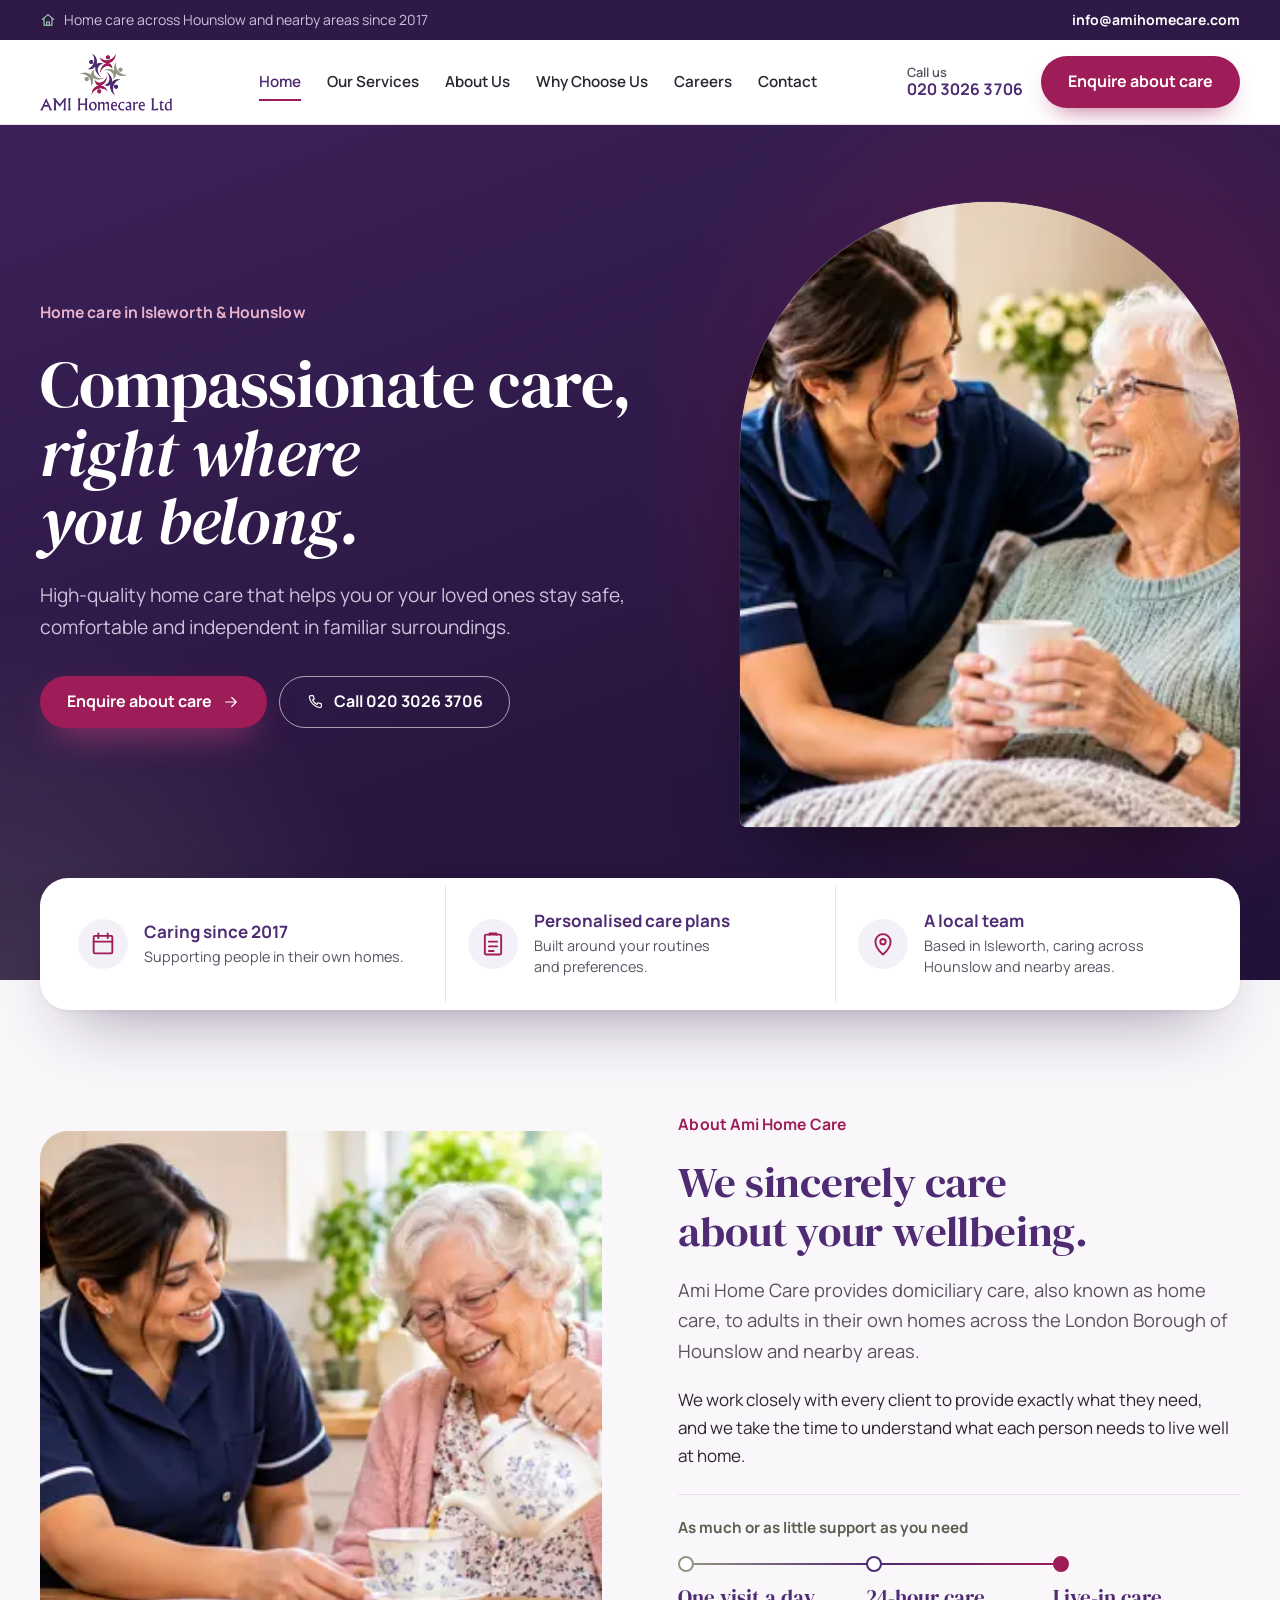
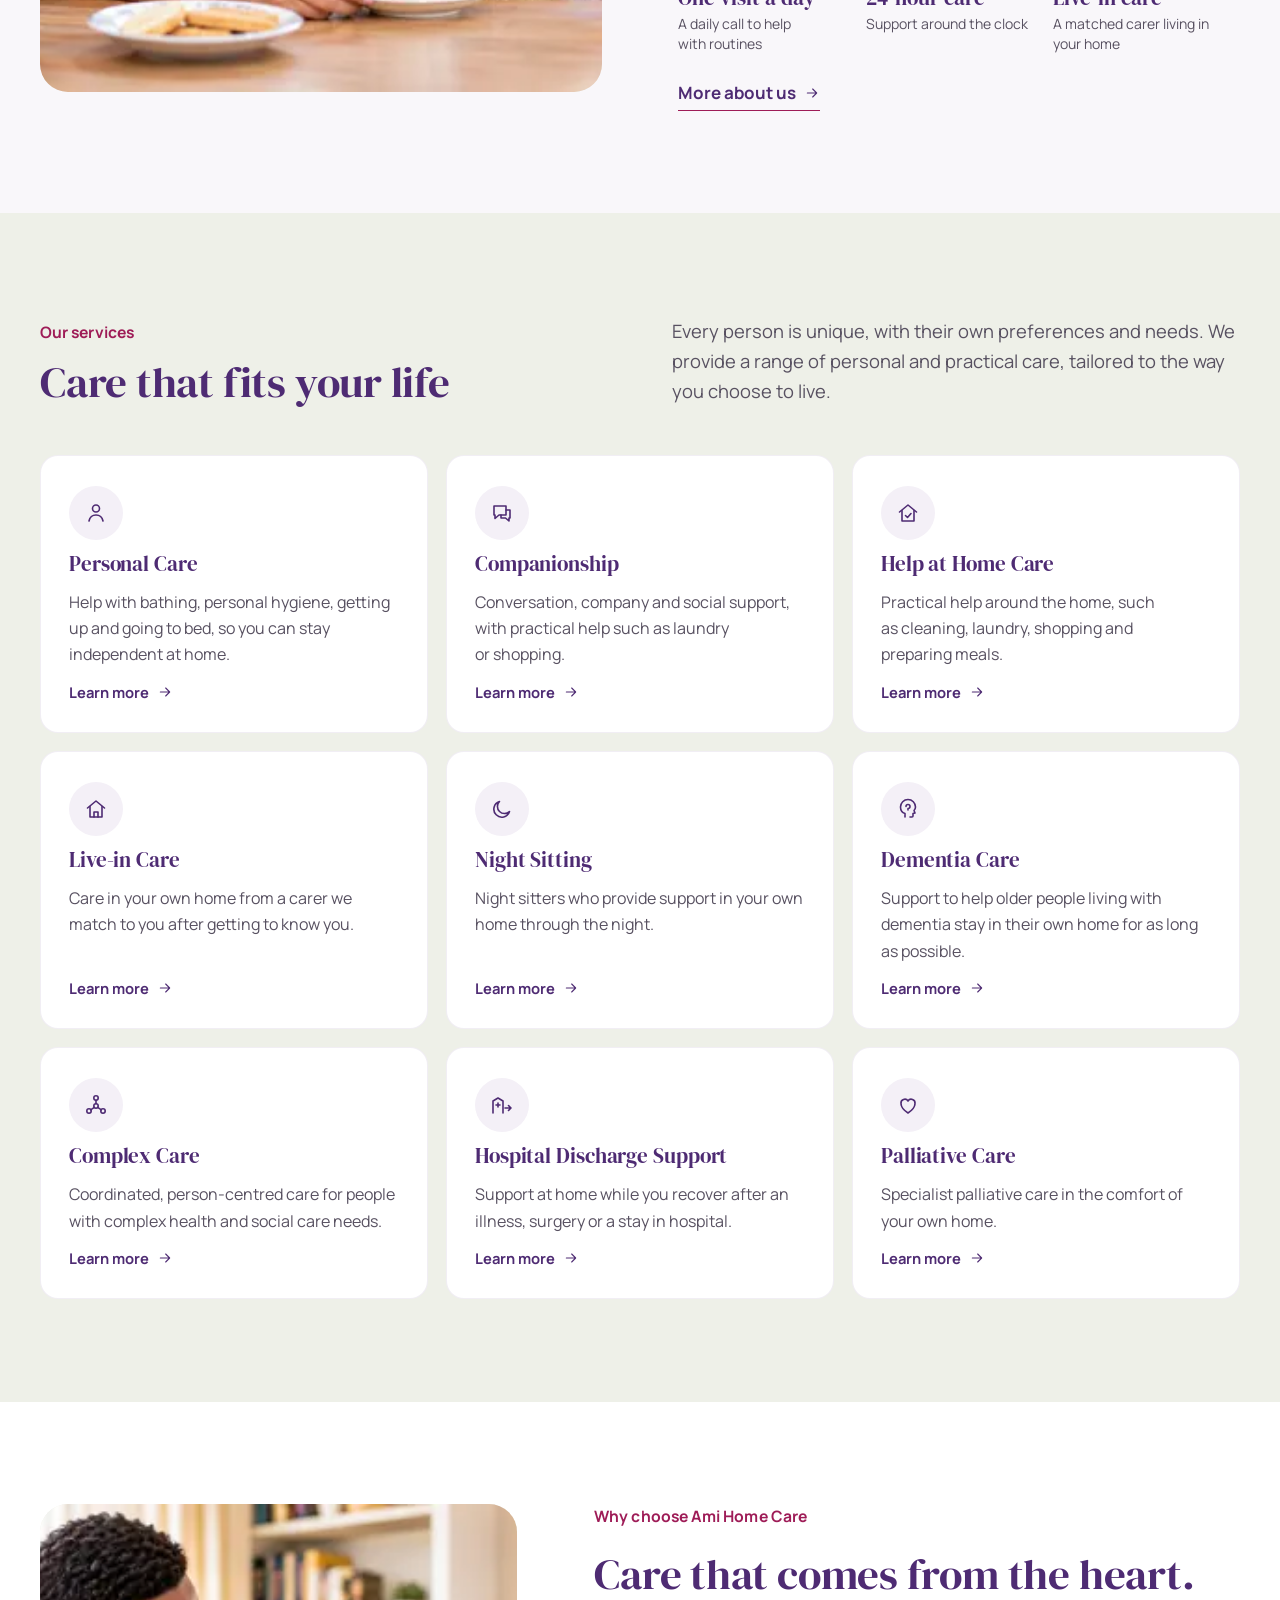
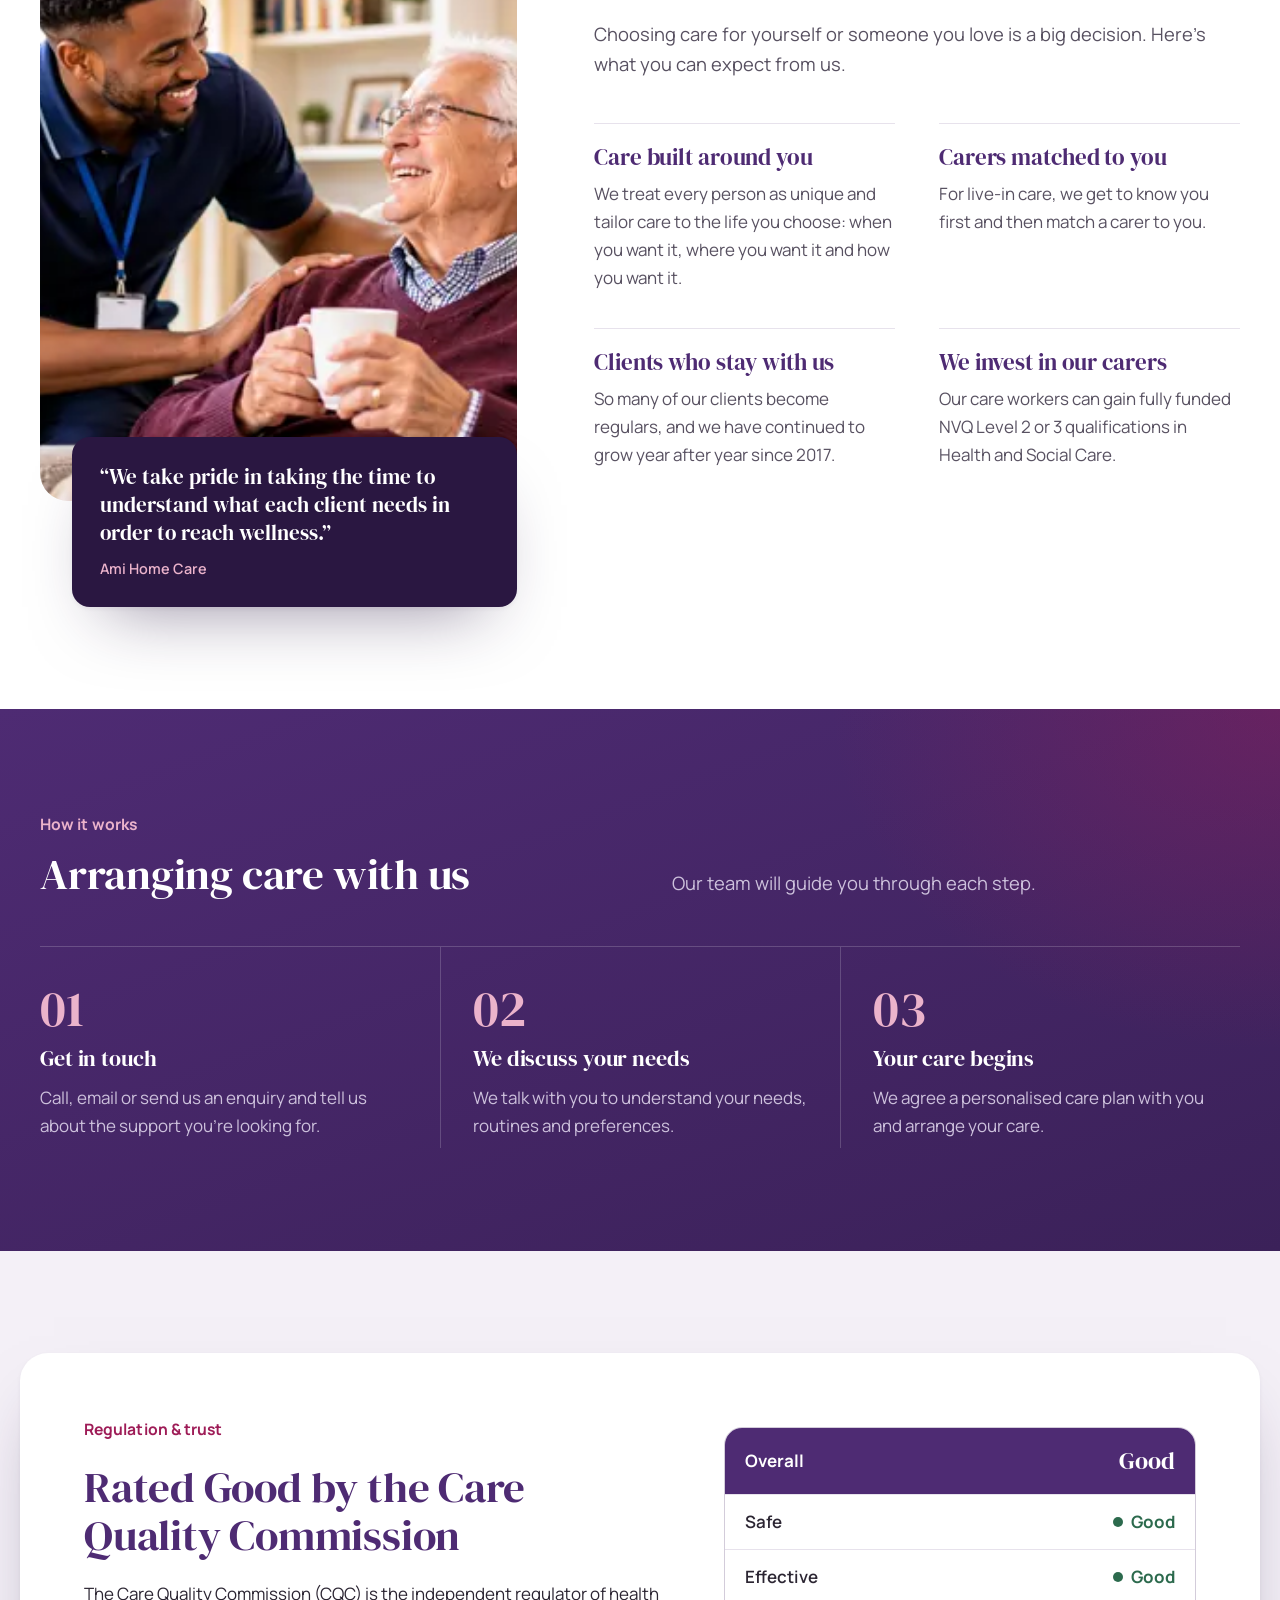
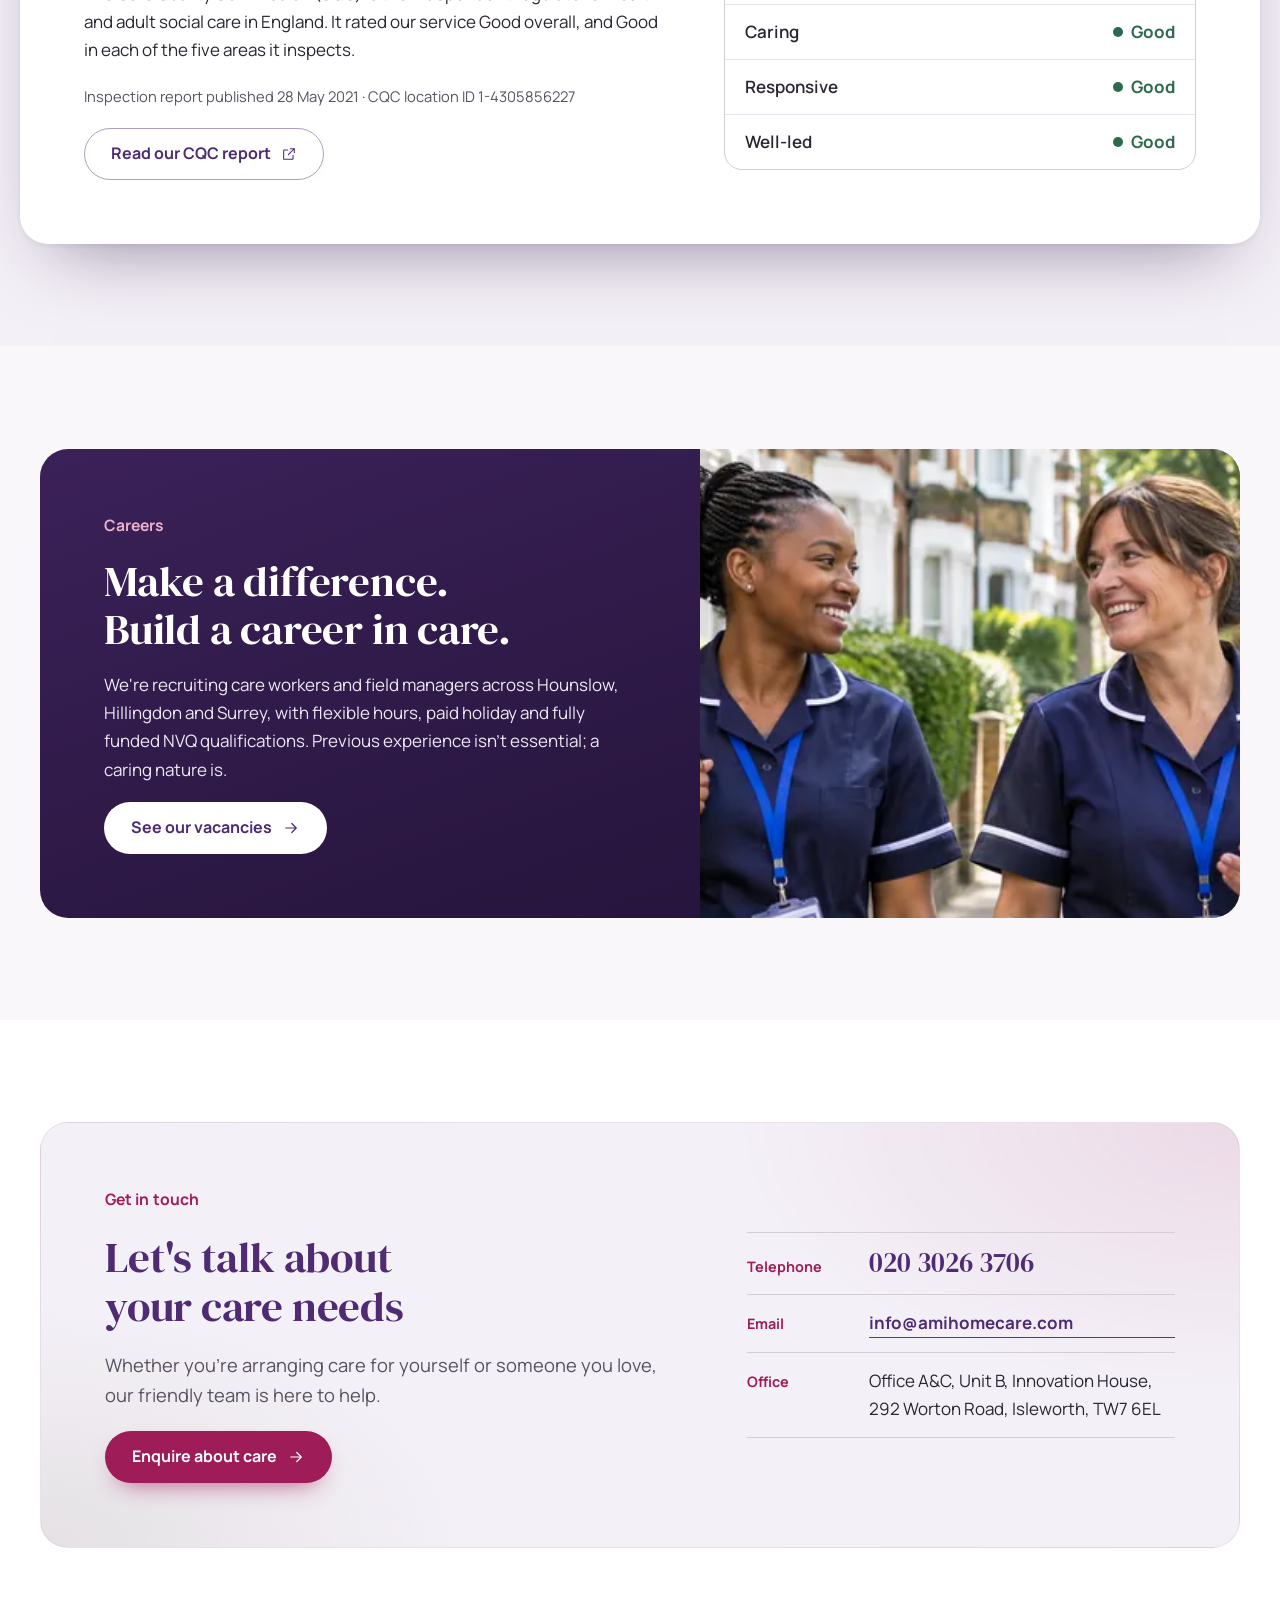
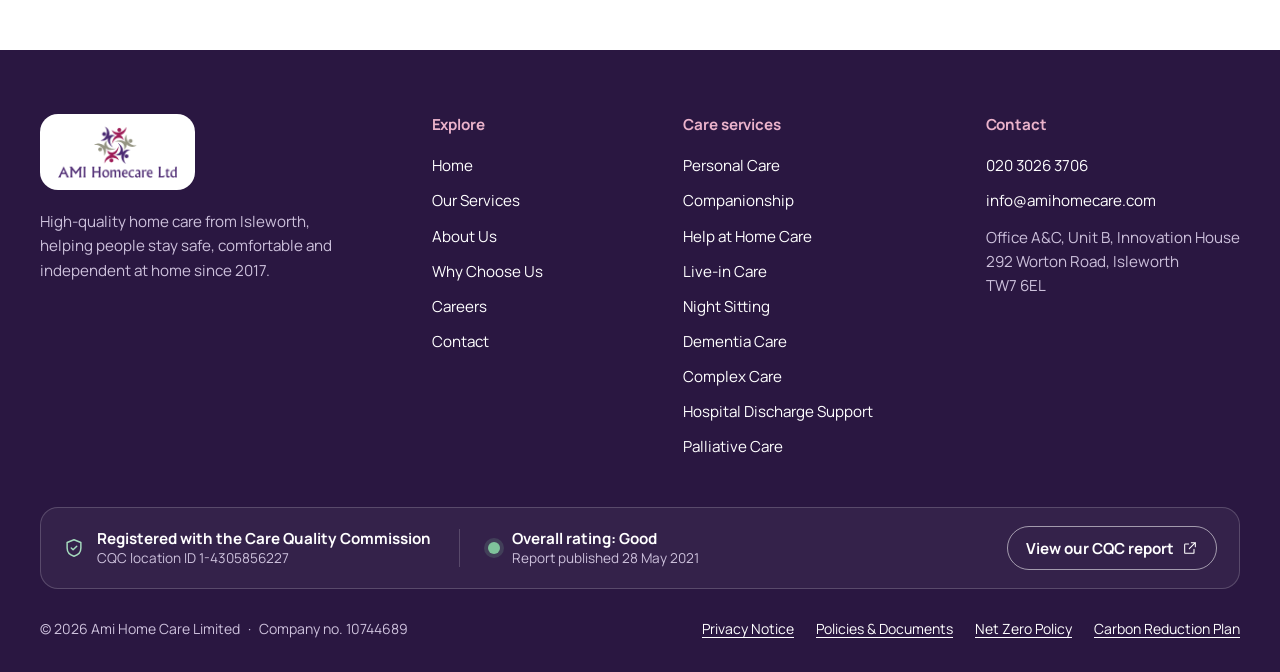
==== commit 7ee86801: "Careers:postcode and CV Upload section added. net zero pdf blank page removed." ====
--- a/index.html
+++ b/index.html
@@ -25,8 +25,8 @@
 <link rel="preconnect" href="https://fonts.googleapis.com">
 <link rel="preconnect" href="https://fonts.gstatic.com" crossorigin>
 <link rel="stylesheet" href="https://fonts.googleapis.com/css2?family=DM+Serif+Display:ital@0;1&amp;family=Manrope:wght@400..800&amp;display=swap">
-<link rel="stylesheet" href="css/styles.css?v=20261119a">
-<script src="js/main.js?v=20261119a" async></script>
+<link rel="stylesheet" href="css/styles.css?v=20261123a">
+<script src="js/main.js?v=20261123a" async></script>
 <script type="application/ld+json">
 {"@context":"https://schema.org","@type":"HomeHealthCareService","@id":"https://amihomecare.com/#organisation","name":"Ami Home Care","legalName":"Ami Home Care Limited","url":"https://amihomecare.com/","logo":"https://amihomecare.com/logo.png","image":"https://amihomecare.com/img/og-image.jpg","telephone":"+44 20 3026 3706","email":"info@amihomecare.com","foundingDate":"2017","address":{"@type":"PostalAddress","streetAddress":"Office A&C, Unit B, Innovation House, 292 Worton Road","addressLocality":"Isleworth","postalCode":"TW7 6EL","addressCountry":"GB"},"areaServed":[{"@type":"AdministrativeArea","name":"London Borough of Hounslow"},{"@type":"AdministrativeArea","name":"London Borough of Hillingdon"},{"@type":"AdministrativeArea","name":"Surrey"}],"sameAs":["https://www.cqc.org.uk/location/1-4305856227"]}
 </script>
@@ -326,8 +326,8 @@
     <ul class="footer__links">
       <li><a href="privacy.html">Privacy Notice</a></li>
       <li><a href="policies.html">Policies &amp; Documents</a></li>
-      <li><a href="policies.html#net-zero">Net Zero Policy</a></li>
-      <li><a href="policies.html#carbon-reduction">Carbon Reduction Plan</a></li>
+      <li><a href="net-zero-policy.html">Net Zero Policy</a></li>
+      <li><a href="carbon-reduction-plan.html">Carbon Reduction Plan</a></li>
       <li class="js-cookie-settings" hidden><button type="button" class="linklike" data-cookie-settings>Cookie settings</button></li>
     </ul>
   </div>
--- a/css/styles.css
+++ b/css/styles.css
@@ -657,6 +657,14 @@
 .legal__nav a { display: block; margin-left: -1px; padding: 6px 16px; border-left: 2px solid transparent; font-size: .92rem; color: var(--ink-2); text-decoration: none; }
 .legal__nav a:hover { border-left-color: var(--berry); color: var(--plum); }
 .legal__body { display: flex; flex-direction: column; gap: 16px; max-width: 70ch; min-width: 0; }
+.doc-facts { position: sticky; top: calc(var(--header-h) + 24px); display: flex; flex-direction: column; gap: 18px; padding: 24px; background: var(--white); border: 1px solid var(--line); border-radius: var(--r-md); }
+.doc-facts dl { display: grid; gap: 12px; }
+.doc-facts dt { font-size: .82rem; font-weight: 700; color: var(--stone-ink); }
+.doc-facts dd { font-weight: 600; color: var(--plum); }
+.doc-facts__actions { display: grid; gap: 10px; }
+.doc-facts__actions .btn { width: 100%; justify-content: center; padding-inline: 14px; }
+.doc-facts__note { font-size: .85rem; color: var(--ink-2); }
+.legal:has(.doc-facts) { grid-template-columns: 290px minmax(0, 1fr); }
 .legal__body h2 { margin-top: 28px; font-size: 1.75rem; }
 .legal__body p, .legal__body li { color: var(--ink-2); }
 .legal__body ul { display: grid; gap: 8px; padding-left: 20px; }
@@ -666,9 +674,12 @@
 .table-scroll th, .table-scroll td { padding: 12px 14px; border-bottom: 1px solid var(--line); text-align: left; vertical-align: top; }
 .table-scroll th { background: var(--mist); color: var(--plum); font-weight: 700; }
 .table-scroll tr:last-child td { border-bottom: 0; }
+.table-scroll--fit table { min-width: 0; }
+.table-scroll--fit td { white-space: nowrap; }
+@media (max-width: 480px) { .table-scroll--fit th, .table-scroll--fit td { padding: 10px 9px; font-size: .84rem; } }
 @media (max-width: 860px) {
-  .legal { grid-template-columns: 1fr; gap: 32px; }
-  .legal__nav { position: static; }
+  .legal, .legal:has(.doc-facts) { grid-template-columns: 1fr; gap: 32px; }
+  .legal__nav, .doc-facts { position: static; }
 }
 
 /* 404 */
@@ -703,7 +714,13 @@
   transition: background-color 9999s ease-out 0s;
 }
 .field input:autofill { background-color: var(--white); color: var(--ink); }
-#q-postcode { text-transform: uppercase; }
+#q-postcode, #a-postcode { text-transform: uppercase; }
+.field input[type="file"] { padding: 10px; cursor: pointer; border-style: dashed; background: var(--mist); }
+.field input[type="file"]::file-selector-button {
+  margin-right: 12px; padding: 8px 16px; font: 700 .95rem var(--f-body); color: var(--white);
+  background: var(--plum); border: 0; border-radius: 999px; cursor: pointer;
+}
+.field input[type="file"]::file-selector-button:hover { background: var(--berry); }
 .field.has-error input:not([type="checkbox"]):not([type="radio"]), .field.has-error select, .field.has-error textarea { border-color: var(--err); box-shadow: inset 0 0 0 1px var(--err); }
 .err { display: flex; gap: 6px; font-size: .9rem; font-weight: 600; color: var(--err); }
 .err:empty { display: none; }
